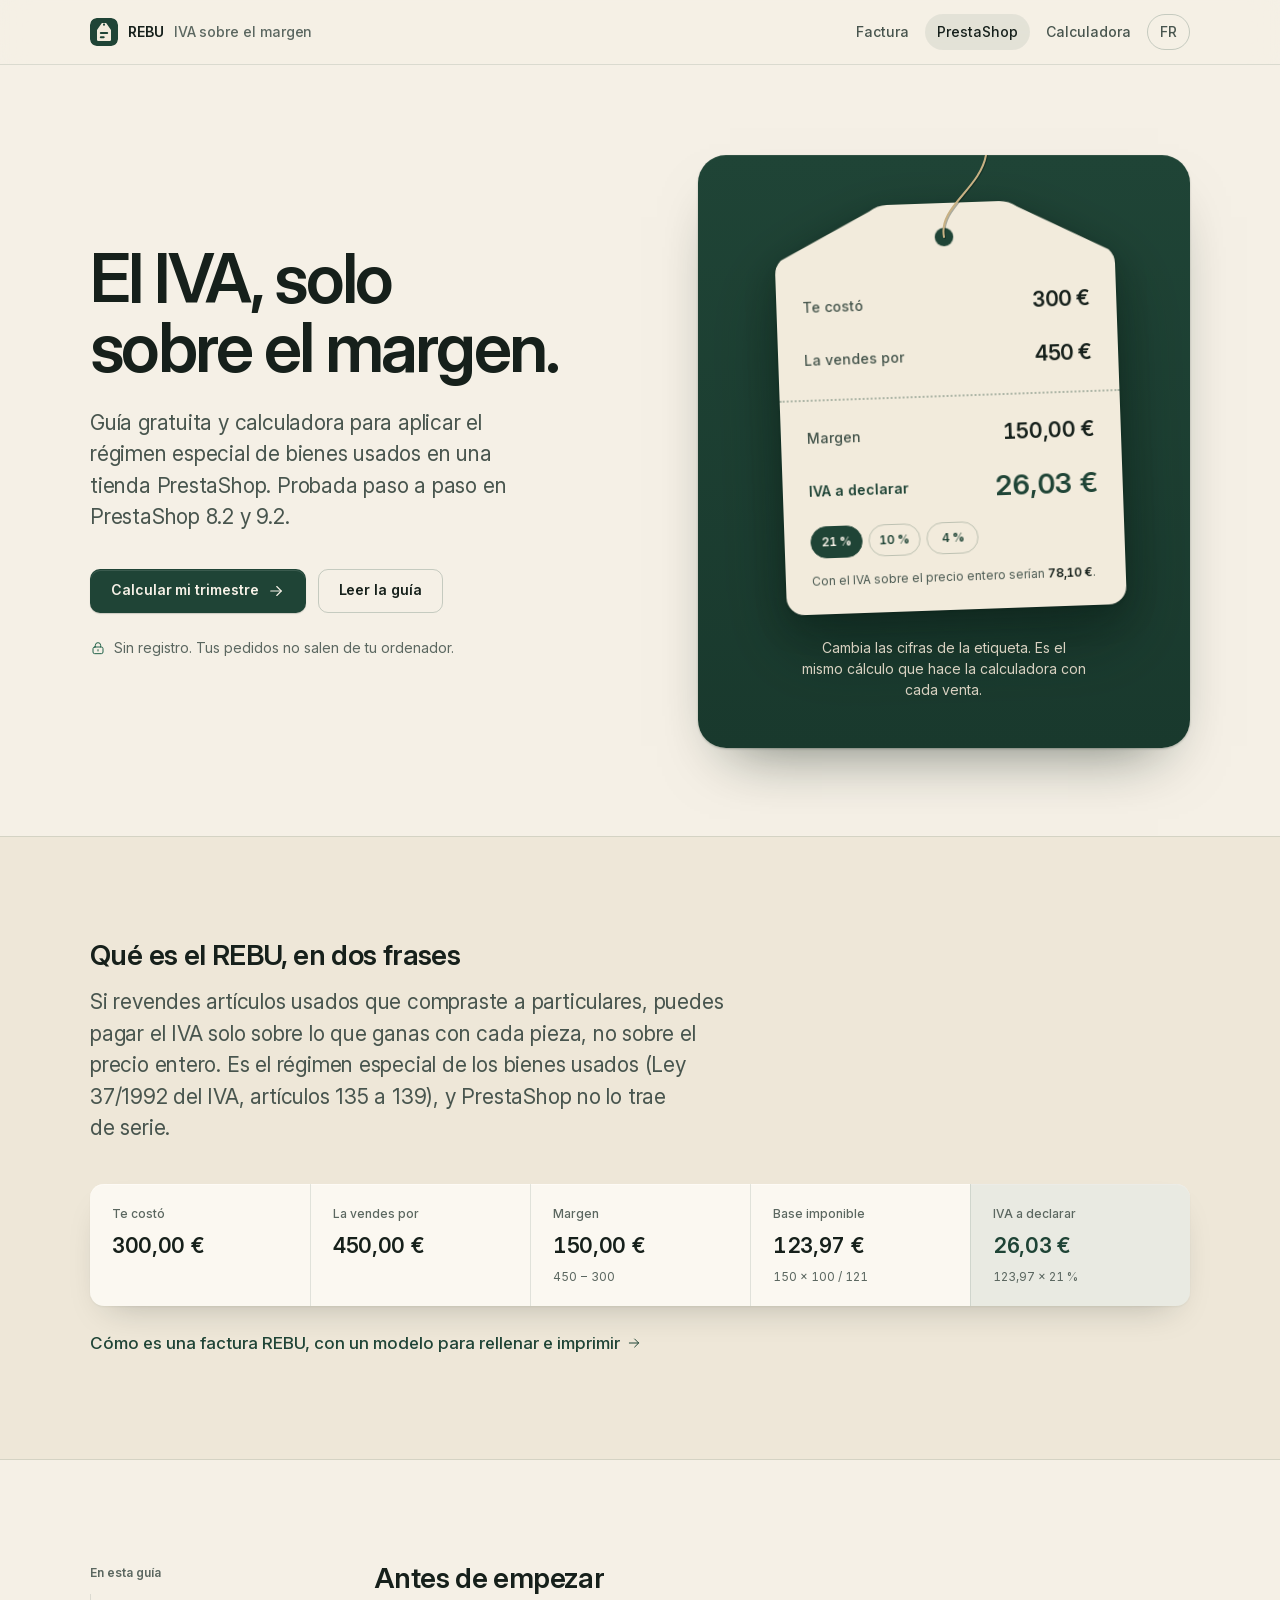
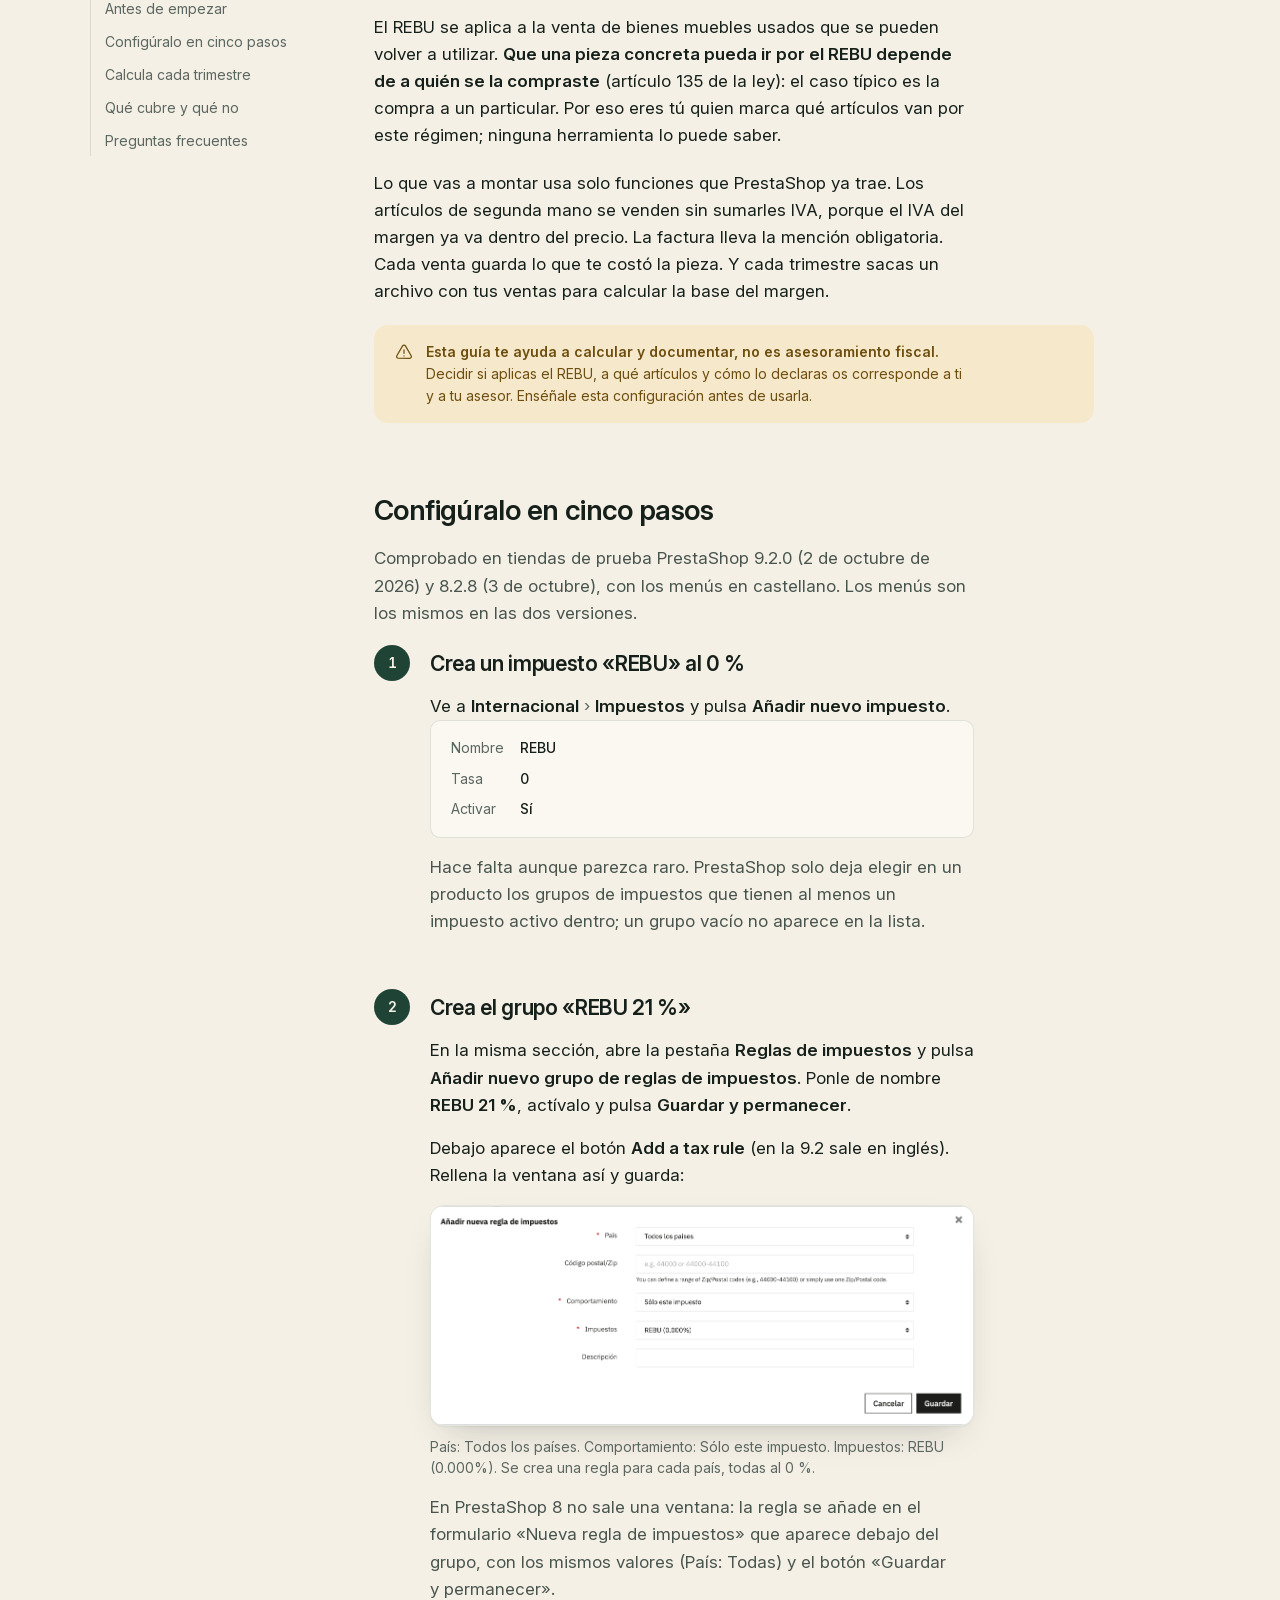
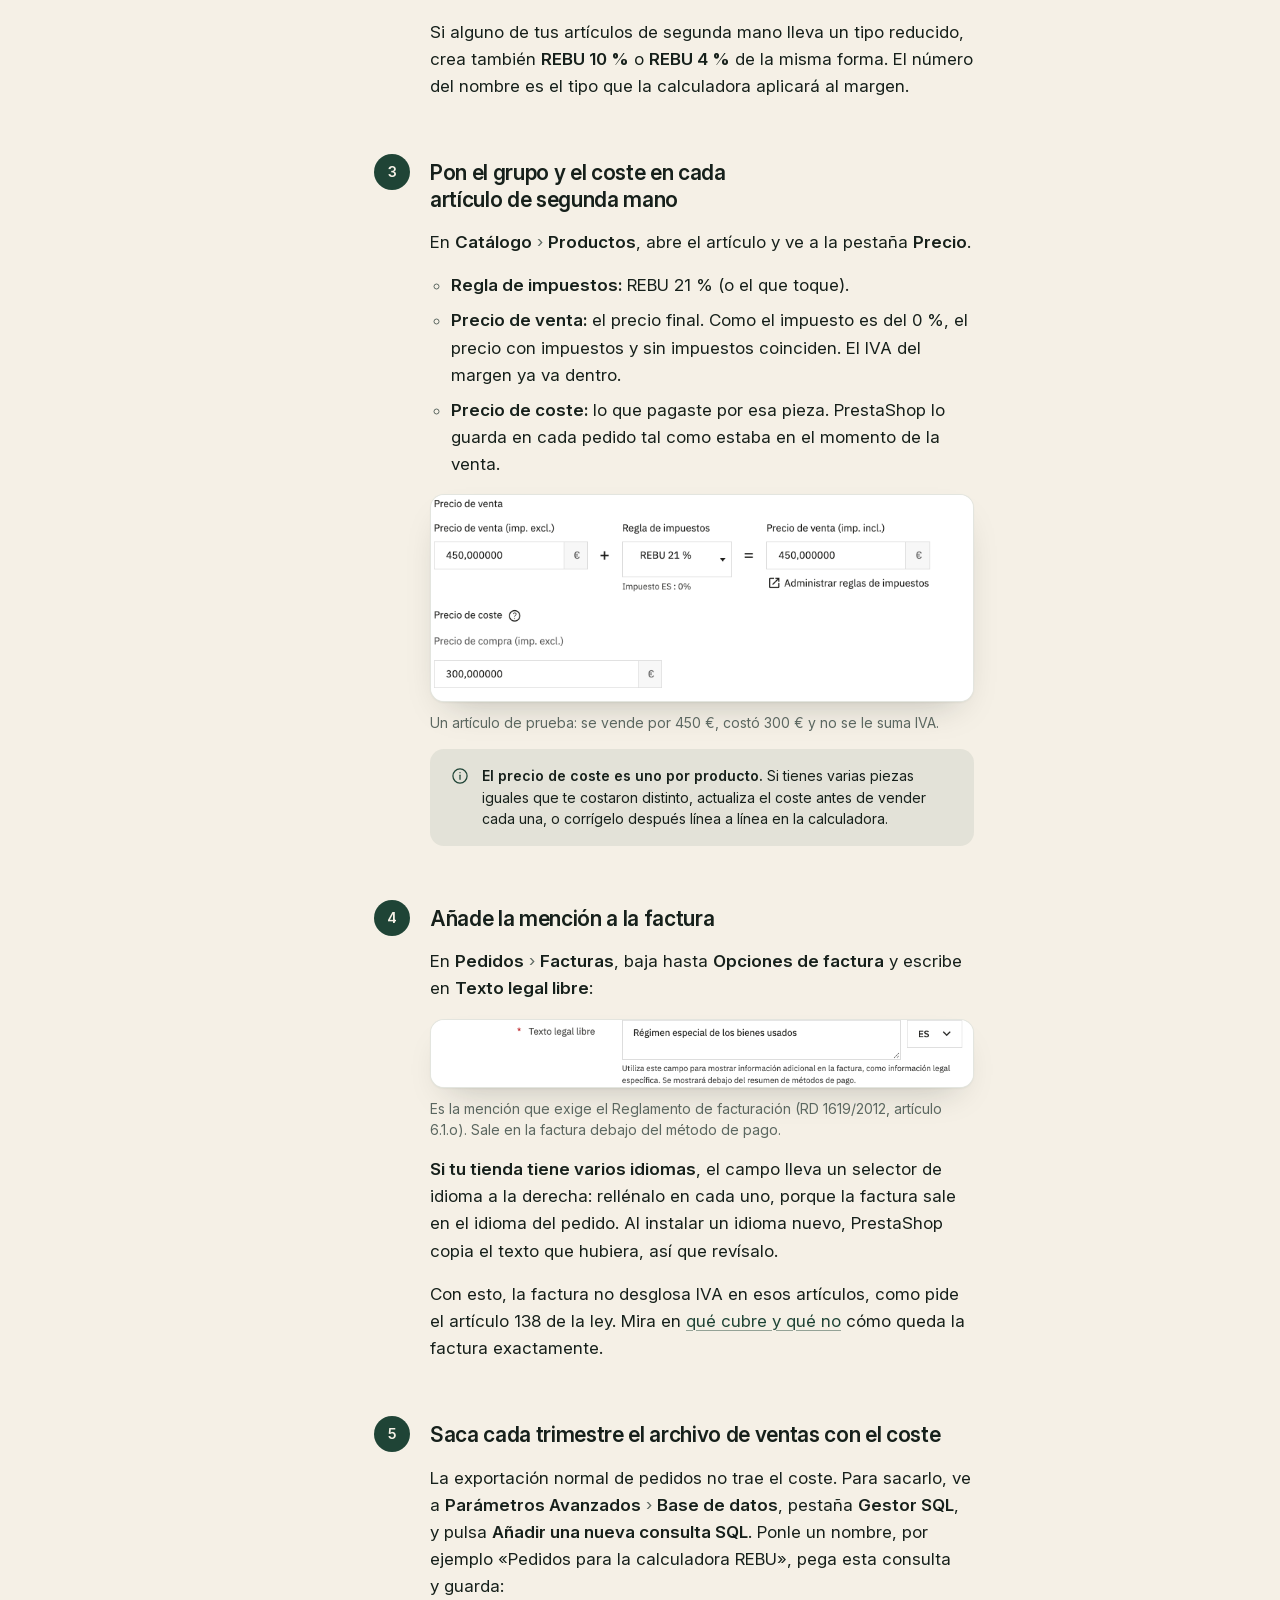
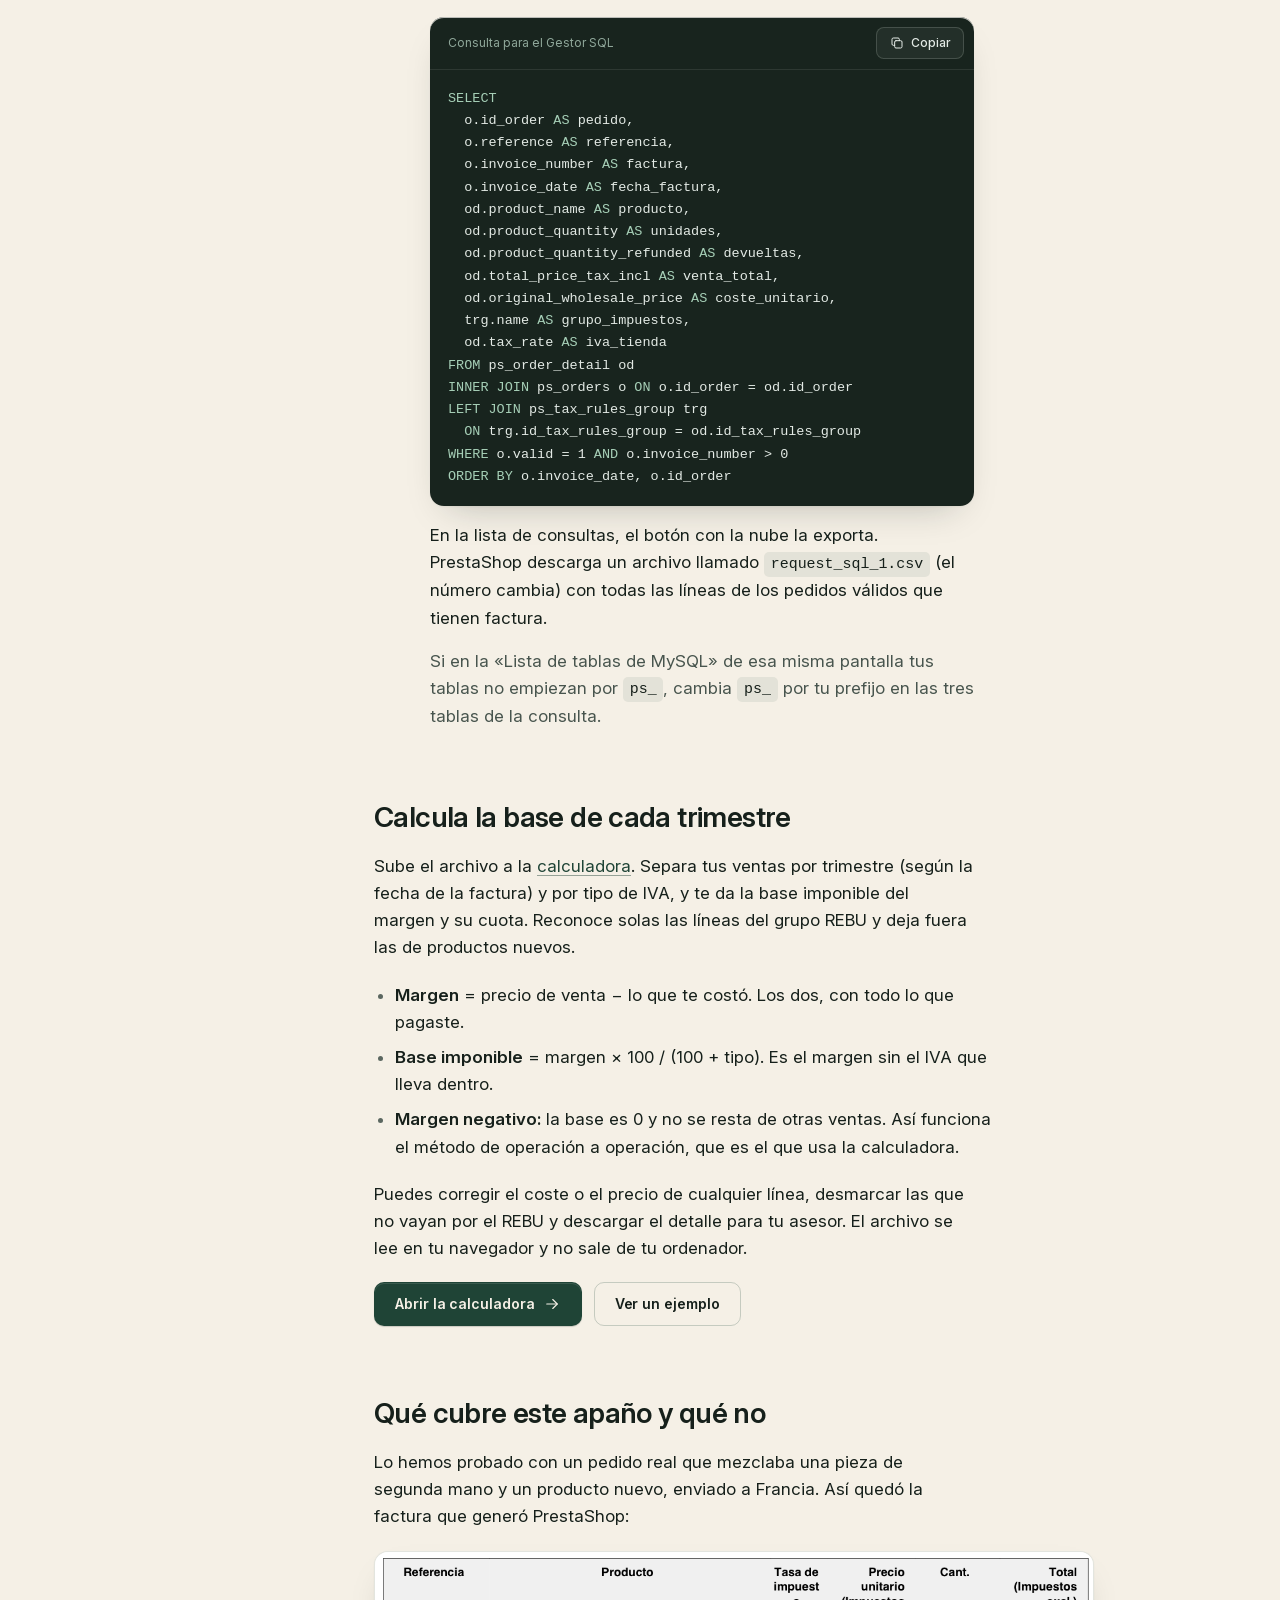
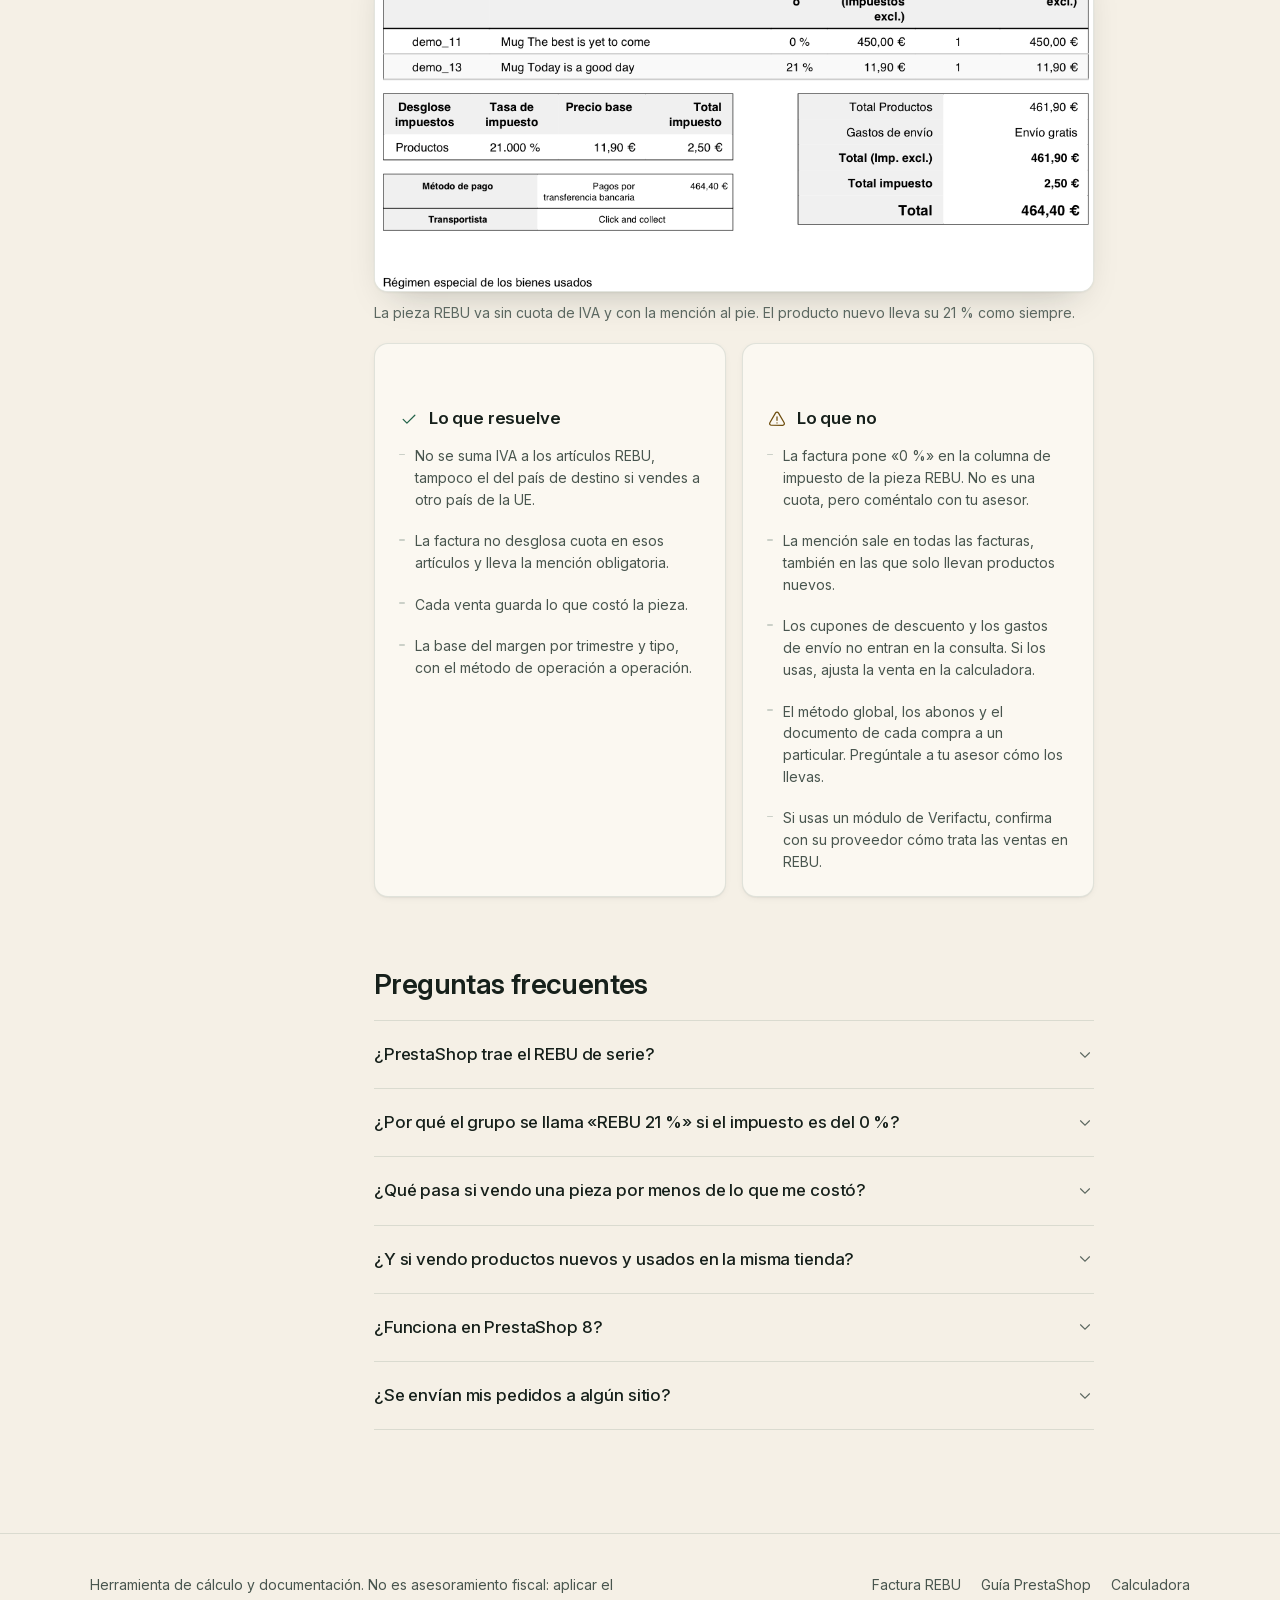
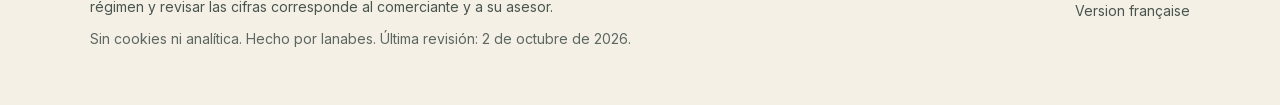
==== index.html @ bccb27d4 "Primera versión: guía, facturas y calculadora del REBU Guía para aplicar el régimen especial de bien" ====
<!doctype html>
<html lang="es">
<head>
<meta charset="utf-8">
<meta name="viewport" content="width=device-width, initial-scale=1, viewport-fit=cover">
<title>REBU en PrestaShop: cómo aplicar el IVA sobre el margen, paso a paso</title>
<meta name="description" content="Guía gratuita, probada en PrestaShop 9.2, para aplicar el régimen especial de bienes usados: impuesto al 0 %, mención en la factura, coste de cada venta y calculadora de la base para el modelo 303.">
<link rel="canonical" href="https://lanabes.github.io/rebu-prestashop/">
<link rel="alternate" hreflang="es" href="https://lanabes.github.io/rebu-prestashop/">
<link rel="alternate" hreflang="fr" href="https://lanabes.github.io/rebu-prestashop/fr/">
<link rel="alternate" hreflang="x-default" href="https://lanabes.github.io/rebu-prestashop/">
<meta name="theme-color" content="#F5F0E6" media="(prefers-color-scheme: light)">
<meta name="theme-color" content="#0F1512" media="(prefers-color-scheme: dark)">
<meta property="og:type" content="article">
<meta property="og:locale" content="es_ES">
<meta property="og:site_name" content="REBU para PrestaShop">
<meta property="og:title" content="REBU en PrestaShop: el IVA, solo sobre el margen">
<meta property="og:description" content="Guía paso a paso y calculadora gratuita para tiendas de segunda mano con PrestaShop.">
<meta property="og:url" content="https://lanabes.github.io/rebu-prestashop/">
<meta property="og:image" content="https://lanabes.github.io/rebu-prestashop/img/og.png">
<meta property="og:image:width" content="1200">
<meta property="og:image:height" content="630">
<meta name="twitter:card" content="summary_large_image">
<link rel="icon" href="favicon.svg" type="image/svg+xml">
<link rel="preload" href="assets/fonts/inter-latin.woff2" as="font" type="font/woff2" crossorigin>
<link rel="stylesheet" href="assets/site.css">
<script type="application/ld+json">
{
  "@context": "https://schema.org",
  "@graph": [
    {
      "@type": "TechArticle",
      "headline": "REBU en PrestaShop: cómo aplicar el IVA sobre el margen, paso a paso",
      "inLanguage": "es",
      "url": "https://lanabes.github.io/rebu-prestashop/",
      "datePublished": "2026-10-02",
      "dateModified": "2026-10-02",
      "author": { "@type": "Organization", "name": "lanabes" },
      "about": ["Régimen especial de bienes usados", "PrestaShop", "IVA"],
      "proficiencyLevel": "Beginner"
    },
    {
      "@type": "FAQPage",
      "mainEntity": [
        { "@type": "Question", "name": "¿PrestaShop trae el REBU de serie?", "acceptedAnswer": { "@type": "Answer", "text": "No. PrestaShop solo calcula el IVA sobre el precio. La petición para que lo incluya, la issue 24231 de su repositorio, sigue abierta desde 2021. Esta guía lo resuelve con funciones que PrestaShop ya trae." } },
        { "@type": "Question", "name": "¿Por qué el grupo se llama «REBU 21 %» si el impuesto es del 0 %?", "acceptedAnswer": { "@type": "Answer", "text": "El 0 % es lo que PrestaShop suma al precio: nada, porque el IVA del margen ya va dentro. El 21 % es el tipo que aplicarás al margen en tu declaración. La calculadora lee ese número del nombre del grupo." } },
        { "@type": "Question", "name": "¿Qué pasa si vendo una pieza por menos de lo que me costó?", "acceptedAnswer": { "@type": "Answer", "text": "En el método de operación a operación, el margen negativo da una base de 0 y no se compensa con otras ventas. La calculadora lo aplica así y te lo señala." } },
        { "@type": "Question", "name": "¿Funciona en PrestaShop 8?", "acceptedAnswer": { "@type": "Answer", "text": "Sí. La guía está comprobada en PrestaShop 8.2.8 y 9.2.0, con pedidos y facturas reales. Los menús son los mismos; la única diferencia es que en la 8 la regla de impuestos se añade en un formulario debajo del grupo, no en una ventana." } },
        { "@type": "Question", "name": "¿Se envían mis pedidos a algún sitio?", "acceptedAnswer": { "@type": "Answer", "text": "No. La calculadora lee el archivo en tu navegador y hace las cuentas allí mismo. No se envía ni se guarda en ningún servidor." } }
      ]
    }
  ]
}
</script>
</head>
<body>
<a class="skip" href="#contenido">Saltar al contenido</a>

<header class="top">
  <div class="wrap">
    <a class="brand" href="./" aria-label="REBU, IVA sobre el margen: inicio">
      <svg viewBox="0 0 1000 1000" aria-hidden="true"><rect width="1000" height="1000" rx="220" fill="#1F4436"/><path d="M439 175h122q14 0 22 11.5l155.5 222.1Q750 425 750 445v335q0 45-45 45H295q-45 0-45-45V445q0-20 11.5-36.4L417 186.5q8-11.5 22-11.5Z" fill="#F2EBDC"/><circle cx="500" cy="237.5" r="37.5" fill="#1F4436"/><rect x="350" y="500" width="300" height="75" rx="37.5" fill="#1F4436"/><rect x="350" y="650" width="175" height="75" rx="37.5" fill="#1F4436"/></svg>
      REBU <span>IVA sobre el margen</span>
    </a>
    <nav class="nav" aria-label="Principal">
      <a href="./factura-rebu/">Factura</a>
      <a href="#guia" class="hide-sm" aria-current="page">PrestaShop</a>
      <a href="./calculadora/">Calculadora</a>
      <a href="fr/" class="lang" hreflang="fr" lang="fr" aria-label="Version française">FR</a>
    </nav>
  </div>
</header>

<main id="contenido">

<section class="hero">
  <div class="wrap">
    <div>
      <h1>El IVA, solo sobre el margen.</h1>
      <p class="lead">Guía gratuita y calculadora para aplicar el régimen especial de bienes usados en una tienda PrestaShop. Probada paso a paso en PrestaShop 8.2 y 9.2.</p>
      <div class="ctas">
        <a class="btn" href="calculadora/">Calcular mi trimestre <svg class="i" aria-hidden="true"><use href="assets/icons.svg#arrow-right"/></svg></a>
        <a class="btn btn-ghost" href="#guia">Leer la guía</a>
      </div>
      <p class="assure"><svg class="i" aria-hidden="true"><use href="assets/icons.svg#lock"/></svg> Sin registro. Tus pedidos no salen de tu ordenador.</p>
    </div>

    <div class="stage">
      <svg class="string" viewBox="0 0 160 124" fill="none" aria-hidden="true"><path class="twine-shadow" d="M123 1C117 35 75 53 81 83" stroke-width="2" stroke-linecap="round"/><path class="twine" d="M122 0C116 34 74 52 80 82" stroke-width="2" stroke-linecap="round"/></svg>
      <div class="tag" id="tag">
        <svg class="tag-cap" viewBox="0 0 340 74" preserveAspectRatio="none" aria-hidden="true"><path d="M0 74V66q0-8 6-14L96 6q8-6 18-6h112q10 0 18 6l90 46q6 6 6 14v8Z"/><circle class="hole" cx="170" cy="34" r="9"/></svg>
        <div class="tag-body">
          <h2 class="sr-only">Prueba el cálculo con una pieza</h2>
          <div class="tag-row"><label for="t-buy">Te costó</label><span class="tag-input"><input id="t-buy" inputmode="decimal" autocomplete="off" value="300" aria-describedby="t-note"><span aria-hidden="true">€</span></span></div>
          <div class="tag-row"><label for="t-sell">La vendes por</label><span class="tag-input"><input id="t-sell" inputmode="decimal" autocomplete="off" value="450" aria-describedby="t-note"><span aria-hidden="true">€</span></span></div>
          <div class="tag-perf" aria-hidden="true"></div>
          <div class="tag-row"><span class="k">Margen</span><span class="v" id="t-margin">150,00 €</span></div>
          <div class="tag-row tag-total" aria-live="polite"><span class="k">IVA a declarar</span><span class="v" id="t-quota">26,03 €</span></div>
          <div class="tag-rates" role="group" aria-label="Tipo de IVA del artículo">
            <button type="button" data-rate="21" aria-pressed="true">21 %</button>
            <button type="button" data-rate="10" aria-pressed="false">10 %</button>
            <button type="button" data-rate="4" aria-pressed="false">4 %</button>
          </div>
          <p class="tag-note" id="t-note">Con el IVA sobre el precio entero serían <strong id="t-full">78,10 €</strong>.</p>
        </div>
      </div>
      <p class="stage-caption">Cambia las cifras de la etiqueta. Es el mismo cálculo que hace la calculadora con cada venta.</p>
    </div>
  </div>
</section>

<section class="section band" id="que-es" aria-labelledby="que-es-t">
  <div class="wrap">
    <div class="section-head">
      <h2 id="que-es-t">Qué es el REBU, en dos frases</h2>
      <p>Si revendes artículos usados que compraste a particulares, puedes pagar el IVA solo sobre lo que ganas con cada pieza, no sobre el precio entero. Es el régimen especial de los bienes usados (Ley 37/1992 del IVA, artículos 135 a 139), y PrestaShop no lo trae de serie.</p>
    </div>
    <dl class="example" aria-label="Ejemplo con una pieza al 21 %">
      <div><dt>Te costó</dt><dd>300,00 €</dd></div>
      <div><dt>La vendes por</dt><dd>450,00 €</dd></div>
      <div><dt>Margen</dt><dd>150,00 €<span class="op">450 − 300</span></dd></div>
      <div><dt>Base imponible</dt><dd>123,97 €<span class="op">150 × 100 / 121</span></dd></div>
      <div class="hl"><dt>IVA a declarar</dt><dd>26,03 €<span class="op">123,97 × 21 %</span></dd></div>
    </dl>
    <p class="section-link"><a href="factura-rebu/">Cómo es una factura REBU, con un modelo para rellenar e imprimir <svg class="i i-sm" aria-hidden="true"><use href="assets/icons.svg#arrow-right"/></svg></a></p>
  </div>
</section>

<section class="section" id="guia" aria-label="Guía">
  <div class="wrap guide">
    <nav class="toc" aria-label="En esta guía">
      <p>En esta guía</p>
      <ol>
        <li><a href="#antes">Antes de empezar</a></li>
        <li><a href="#pasos">Configúralo en cinco pasos</a></li>
        <li><a href="#calcular">Calcula cada trimestre</a></li>
        <li><a href="#alcance">Qué cubre y qué no</a></li>
        <li><a href="#preguntas">Preguntas frecuentes</a></li>
      </ol>
    </nav>

    <article class="prose">
      <h2 id="antes">Antes de empezar</h2>
      <p>El REBU se aplica a la venta de bienes muebles usados que se pueden volver a utilizar. <strong>Que una pieza concreta pueda ir por el REBU depende de a quién se la compraste</strong> (artículo 135 de la ley): el caso típico es la compra a un particular. Por eso eres tú quien marca qué artículos van por este régimen; ninguna herramienta lo puede saber.</p>
      <p>Lo que vas a montar usa solo funciones que PrestaShop ya trae. Los artículos de segunda mano se venden sin sumarles IVA, porque el IVA del margen ya va dentro del precio. La factura lleva la mención obligatoria. Cada venta guarda lo que te costó la pieza. Y cada trimestre sacas un archivo con tus ventas para calcular la base del margen.</p>
      <div class="note warn" role="note">
        <svg class="i" aria-hidden="true"><use href="assets/icons.svg#alert"/></svg>
        <div><p><strong>Esta guía te ayuda a calcular y documentar, no es asesoramiento fiscal.</strong> Decidir si aplicas el REBU, a qué artículos y cómo lo declaras os corresponde a ti y a tu asesor. Enséñale esta configuración antes de usarla.</p></div>
      </div>

      <h2 id="pasos">Configúralo en cinco pasos</h2>
      <p class="muted">Comprobado en tiendas de prueba PrestaShop 9.2.0 (2 de octubre de 2026) y 8.2.8 (3 de octubre), con los menús en castellano. Los menús son los mismos en las dos versiones.</p>

      <ol class="steps">
        <li class="step" id="paso-1">
          <h3>Crea un impuesto «REBU» al 0 %</h3>
          <p>Ve a <span class="path">Internacional<span class="sep">›</span>Impuestos</span> y pulsa <strong>Añadir nuevo impuesto</strong>.</p>
          <dl class="fields">
            <dt>Nombre</dt><dd>REBU</dd>
            <dt>Tasa</dt><dd>0</dd>
            <dt>Activar</dt><dd>Sí</dd>
          </dl>
          <p class="muted">Hace falta aunque parezca raro. PrestaShop solo deja elegir en un producto los grupos de impuestos que tienen al menos un impuesto activo dentro; un grupo vacío no aparece en la lista.</p>
        </li>

        <li class="step" id="paso-2">
          <h3>Crea el grupo «REBU 21 %»</h3>
          <p>En la misma sección, abre la pestaña <strong>Reglas de impuestos</strong> y pulsa <strong>Añadir nuevo grupo de reglas de impuestos</strong>. Ponle de nombre <strong>REBU 21 %</strong>, actívalo y pulsa <strong>Guardar y permanecer</strong>.</p>
          <p>Debajo aparece el botón <strong>Add a tax rule</strong> (en la 9.2 sale en inglés). Rellena la ventana así y guarda:</p>
          <figure>
            <div class="shot"><img src="img/ps-regla-rebu.png" width="2278" height="920" alt="Ventana «Añadir nueva regla de impuestos» de PrestaShop con País: Todos los países, Comportamiento: Sólo este impuesto e Impuestos: REBU (0.000%)." loading="lazy" decoding="async"></div>
            <figcaption>País: Todos los países. Comportamiento: Sólo este impuesto. Impuestos: REBU (0.000%). Se crea una regla para cada país, todas al 0 %.</figcaption>
          </figure>
          <p class="muted">En PrestaShop 8 no sale una ventana: la regla se añade en el formulario «Nueva regla de impuestos» que aparece debajo del grupo, con los mismos valores (País: Todas) y el botón «Guardar y permanecer».</p>
          <p>Si alguno de tus artículos de segunda mano lleva un tipo reducido, crea también <strong>REBU 10 %</strong> o <strong>REBU 4 %</strong> de la misma forma. El número del nombre es el tipo que la calculadora aplicará al margen.</p>
        </li>

        <li class="step" id="paso-3">
          <h3>Pon el grupo y el coste en cada artículo de segunda mano</h3>
          <p>En <span class="path">Catálogo<span class="sep">›</span>Productos</span>, abre el artículo y ve a la pestaña <strong>Precio</strong>.</p>
          <ul>
            <li><strong>Regla de impuestos:</strong> REBU 21 % (o el que toque).</li>
            <li><strong>Precio de venta:</strong> el precio final. Como el impuesto es del 0 %, el precio con impuestos y sin impuestos coinciden. El IVA del margen ya va dentro.</li>
            <li><strong>Precio de coste:</strong> lo que pagaste por esa pieza. PrestaShop lo guarda en cada pedido tal como estaba en el momento de la venta.</li>
          </ul>
          <figure>
            <div class="shot"><img src="img/ps-producto-precio.png" width="1520" height="576" alt="Pestaña Precio de un producto en PrestaShop 9.2: precio de venta 450, regla de impuestos REBU 21 % con impuesto 0 %, y precio de coste 300." loading="lazy" decoding="async"></div>
            <figcaption>Un artículo de prueba: se vende por 450 €, costó 300 € y no se le suma IVA.</figcaption>
          </figure>
          <div class="note" role="note">
            <svg class="i" aria-hidden="true"><use href="assets/icons.svg#info"/></svg>
            <div><p><strong>El precio de coste es uno por producto.</strong> Si tienes varias piezas iguales que te costaron distinto, actualiza el coste antes de vender cada una, o corrígelo después línea a línea en la calculadora.</p></div>
          </div>
        </li>

        <li class="step" id="paso-4">
          <h3>Añade la mención a la factura</h3>
          <p>En <span class="path">Pedidos<span class="sep">›</span>Facturas</span>, baja hasta <strong>Opciones de factura</strong> y escribe en <strong>Texto legal libre</strong>:</p>
          <figure>
            <div class="shot"><img src="img/ps-texto-legal.png" width="1622" height="202" alt="Campo «Texto legal libre» de PrestaShop con el texto «Régimen especial de los bienes usados»." loading="lazy" decoding="async"></div>
            <figcaption>Es la mención que exige el Reglamento de facturación (RD 1619/2012, artículo 6.1.o). Sale en la factura debajo del método de pago.</figcaption>
          </figure>
          <p><strong>Si tu tienda tiene varios idiomas</strong>, el campo lleva un selector de idioma a la derecha: rellénalo en cada uno, porque la factura sale en el idioma del pedido. Al instalar un idioma nuevo, PrestaShop copia el texto que hubiera, así que revísalo.</p>
          <p>Con esto, la factura no desglosa IVA en esos artículos, como pide el artículo 138 de la ley. Mira en <a href="#alcance">qué cubre y qué no</a> cómo queda la factura exactamente.</p>
        </li>

        <li class="step" id="paso-5">
          <h3>Saca cada trimestre el archivo de ventas con el coste</h3>
          <p>La exportación normal de pedidos no trae el coste. Para sacarlo, ve a <span class="path">Parámetros Avanzados<span class="sep">›</span>Base de datos</span>, pestaña <strong>Gestor SQL</strong>, y pulsa <strong>Añadir una nueva consulta SQL</strong>. Ponle un nombre, por ejemplo «Pedidos para la calculadora REBU», pega esta consulta y guarda:</p>
          <div class="code">
            <div class="code-head"><span>Consulta para el Gestor SQL</span><button type="button" class="copy" data-copy="sql" aria-label="Copiar la consulta"><svg class="i idle" aria-hidden="true"><use href="assets/icons.svg#copy"/></svg><svg class="i ok" aria-hidden="true"><use href="assets/icons.svg#check"/></svg><span class="lbl">Copiar</span></button></div>
<pre id="sql"><code><span class="kw">SELECT</span>
  o.id_order <span class="kw">AS</span> pedido,
  o.reference <span class="kw">AS</span> referencia,
  o.invoice_number <span class="kw">AS</span> factura,
  o.invoice_date <span class="kw">AS</span> fecha_factura,
  od.product_name <span class="kw">AS</span> producto,
  od.product_quantity <span class="kw">AS</span> unidades,
  od.product_quantity_refunded <span class="kw">AS</span> devueltas,
  od.total_price_tax_incl <span class="kw">AS</span> venta_total,
  od.original_wholesale_price <span class="kw">AS</span> coste_unitario,
  trg.name <span class="kw">AS</span> grupo_impuestos,
  od.tax_rate <span class="kw">AS</span> iva_tienda
<span class="kw">FROM</span> ps_order_detail od
<span class="kw">INNER JOIN</span> ps_orders o <span class="kw">ON</span> o.id_order = od.id_order
<span class="kw">LEFT JOIN</span> ps_tax_rules_group trg
  <span class="kw">ON</span> trg.id_tax_rules_group = od.id_tax_rules_group
<span class="kw">WHERE</span> o.valid = 1 <span class="kw">AND</span> o.invoice_number &gt; 0
<span class="kw">ORDER BY</span> o.invoice_date, o.id_order</code></pre>
          </div>
          <p>En la lista de consultas, el botón con la nube la exporta. PrestaShop descarga un archivo llamado <code>request_sql_1.csv</code> (el número cambia) con todas las líneas de los pedidos válidos que tienen factura.</p>
          <p class="muted">Si en la «Lista de tablas de MySQL» de esa misma pantalla tus tablas no empiezan por <code>ps_</code>, cambia <code>ps_</code> por tu prefijo en las tres tablas de la consulta.</p>
        </li>
      </ol>

      <h2 id="calcular">Calcula la base de cada trimestre</h2>
      <p>Sube el archivo a la <a href="calculadora/">calculadora</a>. Separa tus ventas por trimestre (según la fecha de la factura) y por tipo de IVA, y te da la base imponible del margen y su cuota. Reconoce solas las líneas del grupo REBU y deja fuera las de productos nuevos.</p>
      <ul>
        <li><strong>Margen</strong> = precio de venta − lo que te costó. Los dos, con todo lo que pagaste.</li>
        <li><strong>Base imponible</strong> = margen × 100 / (100 + tipo). Es el margen sin el IVA que lleva dentro.</li>
        <li><strong>Margen negativo:</strong> la base es 0 y no se resta de otras ventas. Así funciona el método de operación a operación, que es el que usa la calculadora.</li>
      </ul>
      <p>Puedes corregir el coste o el precio de cualquier línea, desmarcar las que no vayan por el REBU y descargar el detalle para tu asesor. El archivo se lee en tu navegador y no sale de tu ordenador.</p>
      <p class="ctas-inline"><a class="btn" href="calculadora/">Abrir la calculadora <svg class="i" aria-hidden="true"><use href="assets/icons.svg#arrow-right"/></svg></a> <a class="btn btn-ghost" href="calculadora/#ejemplo">Ver un ejemplo</a></p>

      <h2 id="alcance">Qué cubre este apaño y qué no</h2>
      <p>Lo hemos probado con un pedido real que mezclaba una pieza de segunda mano y un producto nuevo, enviado a Francia. Así quedó la factura que generó PrestaShop:</p>
      <figure>
        <div class="shot"><img src="img/ps-factura.png" width="1100" height="520" alt="Factura de PrestaShop: la pieza REBU de 450 € con tasa de impuesto 0 % y el producto nuevo con 21 %; el desglose de impuestos solo recoge el 21 %; abajo, la mención «Régimen especial de los bienes usados»." loading="lazy" decoding="async"></div>
        <figcaption>La pieza REBU va sin cuota de IVA y con la mención al pie. El producto nuevo lleva su 21 % como siempre.</figcaption>
      </figure>
      <div class="scope">
        <div class="yes">
          <h3><svg class="i" aria-hidden="true"><use href="assets/icons.svg#check"/></svg>Lo que resuelve</h3>
          <ul>
            <li>No se suma IVA a los artículos REBU, tampoco el del país de destino si vendes a otro país de la UE.</li>
            <li>La factura no desglosa cuota en esos artículos y lleva la mención obligatoria.</li>
            <li>Cada venta guarda lo que costó la pieza.</li>
            <li>La base del margen por trimestre y tipo, con el método de operación a operación.</li>
          </ul>
        </div>
        <div class="no">
          <h3><svg class="i" aria-hidden="true"><use href="assets/icons.svg#alert"/></svg>Lo que no</h3>
          <ul>
            <li>La factura pone «0 %» en la columna de impuesto de la pieza REBU. No es una cuota, pero coméntalo con tu asesor.</li>
            <li>La mención sale en todas las facturas, también en las que solo llevan productos nuevos.</li>
            <li>Los cupones de descuento y los gastos de envío no entran en la consulta. Si los usas, ajusta la venta en la calculadora.</li>
            <li>El método global, los abonos y el documento de cada compra a un particular. Pregúntale a tu asesor cómo los llevas.</li>
            <li>Si usas un módulo de Verifactu, confirma con su proveedor cómo trata las ventas en REBU.</li>
          </ul>
        </div>
      </div>

      <h2 id="preguntas">Preguntas frecuentes</h2>
      <div class="faq">
        <details>
          <summary>¿PrestaShop trae el REBU de serie?<svg class="chev" viewBox="0 0 24 24" fill="none" stroke="currentColor" stroke-width="1.5" stroke-linecap="round" aria-hidden="true"><path d="m6 9 6 6 6-6"/></svg></summary>
          <div class="a"><p>No. PrestaShop solo calcula el IVA sobre el precio. La petición para que lo incluya, la <a href="https://github.com/PrestaShop/PrestaShop/issues/24231" rel="noopener">issue 24231</a> de su repositorio, sigue abierta desde 2021. Esta guía lo resuelve con funciones que PrestaShop ya trae.</p></div>
        </details>
        <details>
          <summary>¿Por qué el grupo se llama «REBU 21 %» si el impuesto es del 0 %?<svg class="chev" viewBox="0 0 24 24" fill="none" stroke="currentColor" stroke-width="1.5" stroke-linecap="round" aria-hidden="true"><path d="m6 9 6 6 6-6"/></svg></summary>
          <div class="a"><p>El 0 % es lo que PrestaShop suma al precio: nada, porque el IVA del margen ya va dentro. El 21 % es el tipo que aplicarás al margen en tu declaración. La calculadora lee ese número del nombre del grupo.</p></div>
        </details>
        <details>
          <summary>¿Qué pasa si vendo una pieza por menos de lo que me costó?<svg class="chev" viewBox="0 0 24 24" fill="none" stroke="currentColor" stroke-width="1.5" stroke-linecap="round" aria-hidden="true"><path d="m6 9 6 6 6-6"/></svg></summary>
          <div class="a"><p>En el método de operación a operación, el margen negativo da una base de 0 y no se compensa con otras ventas. La calculadora lo aplica así y te lo señala.</p></div>
        </details>
        <details>
          <summary>¿Y si vendo productos nuevos y usados en la misma tienda?<svg class="chev" viewBox="0 0 24 24" fill="none" stroke="currentColor" stroke-width="1.5" stroke-linecap="round" aria-hidden="true"><path d="m6 9 6 6 6-6"/></svg></summary>
          <div class="a"><p>Funciona: los nuevos siguen con su grupo de IVA normal y la calculadora los deja fuera. Lo único que no puedes evitar es que la mención salga en todas las facturas, porque el texto legal libre es el mismo para todas las facturas de un idioma.</p></div>
        </details>
        <details>
          <summary>¿Funciona en PrestaShop 8?<svg class="chev" viewBox="0 0 24 24" fill="none" stroke="currentColor" stroke-width="1.5" stroke-linecap="round" aria-hidden="true"><path d="m6 9 6 6 6-6"/></svg></summary>
          <div class="a"><p>Sí. La guía está comprobada en PrestaShop 8.2.8 y 9.2.0, con pedidos y facturas reales. Los menús son los mismos; la única diferencia es que en la 8 la regla de impuestos se añade en un formulario debajo del grupo, no en una ventana.</p></div>
        </details>
        <details>
          <summary>¿Se envían mis pedidos a algún sitio?<svg class="chev" viewBox="0 0 24 24" fill="none" stroke="currentColor" stroke-width="1.5" stroke-linecap="round" aria-hidden="true"><path d="m6 9 6 6 6-6"/></svg></summary>
          <div class="a"><p>No. La calculadora lee el archivo en tu navegador y hace las cuentas allí mismo. No se envía ni se guarda en ningún servidor. Esta web tampoco usa cookies ni herramientas de analítica.</p></div>
        </details>
      </div>
    </article>
  </div>
</section>

<section class="section" id="modulo" aria-labelledby="modulo-t" hidden>
  <div class="wrap">
    <div class="waitlist">
      <div>
        <h2 id="modulo-t">¿Te ahorraría trabajo que tu tienda lo hiciera sola?</h2>
        <p>Estamos midiendo si interesa una herramienta para tu tienda online, empezando por PrestaShop, que resuelva lo que este apaño no puede. Dinos con qué vendes y la haremos para la plataforma que más se pida.</p>
        <a class="btn" id="waitlist-link" href="#" rel="noopener">Avísame si sale <svg class="i" aria-hidden="true"><use href="assets/icons.svg#arrow-right"/></svg></a>
        <small>Solo es obligatorio el correo y con qué vendes: los usamos para avisarte una vez y los borramos si la herramienta no sale. El formulario es de Google Forms.</small>
      </div>
      <ul>
        <li><svg class="i" aria-hidden="true"><use href="assets/icons.svg#check"/></svg>Facturas sin la columna «0 %» en las piezas REBU.</li>
        <li><svg class="i" aria-hidden="true"><use href="assets/icons.svg#check"/></svg>La mención solo en las facturas que llevan artículos REBU.</li>
        <li><svg class="i" aria-hidden="true"><use href="assets/icons.svg#check"/></svg>El coste de cada pieza, aunque tengas varias iguales.</li>
        <li><svg class="i" aria-hidden="true"><use href="assets/icons.svg#check"/></svg>El libro registro y el informe del trimestre dentro de la tienda.</li>
      </ul>
    </div>
  </div>
</section>

</main>

<footer class="foot">
  <div class="wrap">
    <div>
      <p class="disclaimer">Herramienta de cálculo y documentación. No es asesoramiento fiscal: aplicar el régimen y revisar las cifras corresponde al comerciante y a su asesor.</p>
      <p>Sin cookies ni analítica. Hecho por lanabes. Última revisión: 2 de octubre de 2026.</p>
    </div>
    <nav aria-label="Pie">
      <a href="./factura-rebu/">Factura REBU</a>
      <a href="#guia">Guía PrestaShop</a>
      <a href="./calculadora/">Calculadora</a>
      <a href="fr/" hreflang="fr" lang="fr">Version française</a>
    </nav>
  </div>
</footer>

<div class="toast" role="status" aria-live="polite" id="toast"></div>

<script src="assets/config.js"></script>
<script type="module" src="assets/home.js"></script>
<script type="module" src="assets/waitlist.js"></script>
</body>
</html>
---- assets/site.css ----
/* ---------------------------------------------------------------------------
   REBU para PrestaShop · familia lanabes
   La paleta es la del icono de la familia: un cuadrado verde bosque con una
   etiqueta crema. Aquí la etiqueta es literal: la de precio de la segunda mano.
   Un solo acento (el verde). Ámbar y rojo existen solo para estados.
   --------------------------------------------------------------------------- */

/* Inter (SIL Open Font License 1.1, ver fonts/OFL.txt), servida desde la propia web:
   abrir la página no avisa a ningún tercero. Variable en peso (400-600) y tamaño óptico. */
@font-face {
  font-family: "Inter";
  font-style: normal;
  font-weight: 400 600;
  font-display: swap;
  src: url("fonts/inter-latin.woff2") format("woff2");
  unicode-range: U+0000-00FF, U+0131, U+0152-0153, U+02BB-02BC, U+02C6, U+02DA, U+02DC, U+0304, U+0308, U+0329, U+2000-206F, U+20AC, U+2122, U+2191, U+2193, U+2212, U+2215, U+FEFF, U+FFFD;
}
@font-face {
  font-family: "Inter";
  font-style: normal;
  font-weight: 400 600;
  font-display: swap;
  src: url("fonts/inter-latin-ext.woff2") format("woff2");
  unicode-range: U+0100-02BA, U+02BD-02C5, U+02C7-02CC, U+02CE-02D7, U+02DD-02FF, U+0304, U+0308, U+0329, U+1D00-1DBF, U+1E00-1E9F, U+1EF2-1EFF, U+2020, U+20A0-20AB, U+20AD-20C0, U+2113, U+2C60-2C7F, U+A720-A7FF;
}

:root {
  color-scheme: light;
  --bg:          #F5F0E6;
  --bg-sunk:     #EEE7D8;
  --surface:     #FBF8F1;
  --surface-2:   #FFFCF7;
  --tag:         #F2EBDC;
  --tag-edge:    #E2D7C0;
  --stage:       #1F4436;
  --stage-2:     #19392D;
  --accent:      #1F4436;
  --accent-hover:#2B5A48;
  --accent-fg:   #F6F1E7;
  --accent-soft: rgba(31, 68, 54, .08);
  --text:        #16201B;
  --text-2:      #48554E;
  --text-3:      #5B6760;
  --line:        rgba(31, 68, 54, .12);
  --line-2:      rgba(31, 68, 54, .22);
  --warn-bg:     #F6E9CB;
  --warn-ink:    #6E4E0F;
  --danger-bg:   #F5DED7;
  --danger-ink:  #8E2C1C;
  --ok-ink:      #23634A;
  --ring:        #1F4436;
  --code-bg:     #18241E;
  --code-ink:    #E3EAE5;
  --code-dim:    #8FA79A;
  --shadow-sm: 0 1px 1px rgba(22, 32, 27, .04), 0 2px 8px -3px rgba(22, 32, 27, .10);
  --shadow-md: 0 1px 2px rgba(22, 32, 27, .05), 0 16px 36px -18px rgba(22, 32, 27, .28), inset 0 1px 0 rgba(255, 253, 248, .7);
  --shadow-tag: 0 1px 2px rgba(8, 26, 19, .30), 0 10px 18px -8px rgba(8, 26, 19, .35), 0 38px 60px -28px rgba(4, 18, 12, .65);

  --fs-xs: .75rem;
  --fs-sm: .875rem;
  --fs-base: 1.0625rem;
  --fs-lg: 1.3125rem;
  --fs-xl: 1.75rem;
  --fs-display: clamp(2.5rem, 1.6rem + 3.6vw, 4.25rem);

  --r-sm: 6px;
  --r: 10px;
  --r-lg: 14px;
  --r-xl: 20px;

  --ease-out: cubic-bezier(.23, 1, .32, 1);
  --ease-expo: cubic-bezier(.16, 1, .3, 1);
  --ease-in-out: cubic-bezier(.77, 0, .175, 1);

  --wrap: 1180px;
  --gutter: clamp(16px, 4vw, 40px);
  --header-h: 64px;
}

@media (prefers-color-scheme: dark) {
  :root:not([data-theme="light"]) {
    color-scheme: dark;
    --bg:          #0F1512;
    --bg-sunk:     #0B100D;
    --surface:     #161E1A;
    --surface-2:   #1C2621;
    --tag:         #EAE2D0;
    --tag-edge:    #CFC3A8;
    --stage:       #1A3B2E;
    --stage-2:     #143025;
    --accent:      #A6CFB7;
    --accent-hover:#BFDDCB;
    --accent-fg:   #0F1512;
    --accent-soft: rgba(166, 207, 183, .10);
    --text:        #E6EAE6;
    --text-2:      #B3BFB8;
    --text-3:      #97A49D;
    --line:        rgba(166, 207, 183, .14);
    --line-2:      rgba(166, 207, 183, .26);
    --warn-bg:     #3A2F15;
    --warn-ink:    #EBCB8B;
    --danger-bg:   #3D1E17;
    --danger-ink:  #F0A898;
    --ok-ink:      #8FD0AE;
    --ring:        #A6CFB7;
    --code-bg:     #0A0F0C;
    --code-ink:    #DCE5DF;
    --code-dim:    #7F978A;
    --kpi-bg:      #23503F;
    --kpi-fg:      #F2EBDC;
    --shadow-sm: 0 1px 1px rgba(0, 0, 0, .30), 0 2px 8px -3px rgba(0, 0, 0, .45);
    --shadow-md: 0 1px 2px rgba(0, 0, 0, .35), 0 16px 36px -18px rgba(0, 0, 0, .7), inset 0 1px 0 rgba(230, 234, 230, .05);
    --shadow-tag: 0 1px 2px rgba(0, 0, 0, .45), 0 10px 18px -8px rgba(0, 0, 0, .55), 0 38px 60px -28px rgba(0, 0, 0, .85);
  }
}
:root[data-theme="dark"] {
  color-scheme: dark;
  --bg:          #0F1512;
  --bg-sunk:     #0B100D;
  --surface:     #161E1A;
  --surface-2:   #1C2621;
  --tag:         #EAE2D0;
  --tag-edge:    #CFC3A8;
  --stage:       #1A3B2E;
  --stage-2:     #143025;
  --accent:      #A6CFB7;
  --accent-hover:#BFDDCB;
  --accent-fg:   #0F1512;
  --accent-soft: rgba(166, 207, 183, .10);
  --text:        #E6EAE6;
  --text-2:      #B3BFB8;
  --text-3:      #97A49D;
  --line:        rgba(166, 207, 183, .14);
  --line-2:      rgba(166, 207, 183, .26);
  --warn-bg:     #3A2F15;
  --warn-ink:    #EBCB8B;
  --danger-bg:   #3D1E17;
  --danger-ink:  #F0A898;
  --ok-ink:      #8FD0AE;
  --ring:        #A6CFB7;
  --code-bg:     #0A0F0C;
  --code-ink:    #DCE5DF;
  --code-dim:    #7F978A;
  --kpi-bg:      #23503F;
  --kpi-fg:      #F2EBDC;
  --shadow-sm: 0 1px 1px rgba(0, 0, 0, .30), 0 2px 8px -3px rgba(0, 0, 0, .45);
  --shadow-md: 0 1px 2px rgba(0, 0, 0, .35), 0 16px 36px -18px rgba(0, 0, 0, .7), inset 0 1px 0 rgba(230, 234, 230, .05);
  --shadow-tag: 0 1px 2px rgba(0, 0, 0, .45), 0 10px 18px -8px rgba(0, 0, 0, .55), 0 38px 60px -28px rgba(0, 0, 0, .85);
}

/* ---------- base ---------- */

*, *::before, *::after { box-sizing: border-box; }

html {
  -webkit-text-size-adjust: 100%;
  text-size-adjust: 100%;
  scroll-padding-top: calc(var(--header-h) + 24px);
}
@media (prefers-reduced-motion: no-preference) {
  html { scroll-behavior: smooth; }
}

body {
  margin: 0;
  background: var(--bg);
  color: var(--text);
  font-family: "Inter", -apple-system, BlinkMacSystemFont, "Segoe UI Variable", "Segoe UI", system-ui, sans-serif;
  font-feature-settings: "cv11", "ss01", "ss03";
  font-optical-sizing: auto;
  font-size: var(--fs-base);
  line-height: 1.6;
  -webkit-font-smoothing: antialiased;
  -moz-osx-font-smoothing: grayscale;
  text-rendering: optimizeLegibility;
  overflow-x: clip;
}

img { max-width: 100%; height: auto; display: block; }
svg.i { width: 20px; height: 20px; flex: none; display: block; }
svg.i-sm { width: 16px; height: 16px; }

h1, h2, h3 { line-height: 1.1; margin: 0; font-weight: 600; color: var(--text); text-wrap: balance; }
h2 { font-size: var(--fs-xl); letter-spacing: -.022em; }
h3 { font-size: var(--fs-lg); letter-spacing: -.016em; line-height: 1.25; }
p { margin: 0; text-wrap: pretty; }
strong { font-weight: 600; }

a { color: var(--accent); text-decoration-thickness: 1px; text-underline-offset: 3px; text-decoration-color: color-mix(in srgb, var(--accent) 45%, transparent); transition: text-decoration-color 120ms ease, color 120ms ease; }
a:hover { text-decoration-color: currentColor; }

:focus-visible { outline: 2px solid var(--ring); outline-offset: 3px; border-radius: 4px; }
[tabindex="-1"]:focus { outline: none; }

.num { font-variant-numeric: tabular-nums; }

.wrap { width: 100%; max-width: var(--wrap); margin-inline: auto; padding-inline: var(--gutter); }

.skip {
  position: absolute; left: 12px; top: -48px; z-index: 50;
  background: var(--accent); color: var(--accent-fg);
  padding: 8px 14px; border-radius: var(--r); text-decoration: none; font-size: var(--fs-sm); font-weight: 500;
  transition: transform 160ms var(--ease-out);
}
.skip:focus-visible { transform: translateY(60px); }

.sr-only { position: absolute; width: 1px; height: 1px; padding: 0; margin: -1px; overflow: hidden; clip: rect(0 0 0 0); white-space: nowrap; border: 0; }

/* ---------- header ---------- */

.top {
  position: sticky; top: 0; z-index: 30;
  background: color-mix(in srgb, var(--bg) 82%, transparent);
  -webkit-backdrop-filter: saturate(1.4) blur(14px);
  backdrop-filter: saturate(1.4) blur(14px);
  border-bottom: 1px solid var(--line);
}
.top .wrap { display: flex; align-items: center; gap: 16px; min-height: var(--header-h); }
.brand { display: inline-flex; align-items: center; gap: 10px; margin-right: auto; color: var(--text); text-decoration: none; font-weight: 600; font-size: var(--fs-sm); letter-spacing: -.005em; border-radius: var(--r-sm); }
.brand svg { width: 28px; height: 28px; border-radius: 7px; flex: none; }
.brand span { color: var(--text-3); font-weight: 500; }
.nav { display: flex; align-items: center; gap: 4px; }
.nav a {
  display: inline-flex; align-items: center; min-height: 36px; padding: 0 12px; border-radius: 999px;
  color: var(--text-2); text-decoration: none; font-size: var(--fs-sm); font-weight: 500;
  transition: background-color 120ms ease, color 120ms ease;
}
.nav a:hover { background: var(--accent-soft); color: var(--text); }
.nav a:active { transform: scale(.97); transition: transform 60ms var(--ease-out); }
.nav a[aria-current="page"] { color: var(--text); background: var(--accent-soft); }
.nav .lang { border: 1px solid var(--line-2); }
@media (max-width: 560px) {
  .brand span { display: none; }
  .nav a { padding: 0 10px; }
}
@media (max-width: 380px) {
  .nav .hide-xs { display: none; }
  .brand { font-size: 0; gap: 0; }
  .nav a { padding: 0 9px; }
}
@media (max-width: 640px) {
  .nav .hide-sm { display: none; }
}

/* ---------- buttons ---------- */

.btn {
  --btn-bg: var(--accent); --btn-fg: var(--accent-fg);
  display: inline-flex; align-items: center; justify-content: center; gap: 8px;
  min-height: 44px; padding: 0 20px; border-radius: var(--r);
  background: var(--btn-bg); color: var(--btn-fg);
  border: 1px solid transparent;
  font: inherit; font-size: var(--fs-sm); font-weight: 600; letter-spacing: -.005em;
  text-decoration: none; cursor: pointer; white-space: nowrap;
  box-shadow: 0 1px 1px rgba(10, 30, 22, .18), inset 0 1px 0 rgba(255, 255, 255, .12);
  transition: background-color 120ms ease, border-color 120ms ease, color 120ms ease, transform 160ms var(--ease-out);
}
.btn:hover { background: var(--accent-hover); }
.btn:active { transform: scale(.97); transition: transform 60ms var(--ease-out); }
.btn:disabled, .btn[aria-disabled="true"] { opacity: .45; cursor: not-allowed; transform: none; }
.btn .i { width: 18px; height: 18px; }
.btn-ghost {
  --btn-bg: transparent; --btn-fg: var(--text);
  border-color: var(--line-2); box-shadow: none;
}
.btn-ghost:hover { background: var(--accent-soft); border-color: var(--line-2); }
.btn-quiet {
  --btn-bg: transparent; --btn-fg: var(--accent);
  box-shadow: none; padding: 0 12px; min-height: 40px;
}
.btn-quiet:hover { background: var(--accent-soft); }
.btn-sm { min-height: 36px; padding: 0 14px; font-size: var(--fs-sm); }

/* ---------- hero ---------- */

.hero { padding-block: clamp(40px, 7vw, 96px) clamp(48px, 7vw, 88px); }
.hero .wrap { display: grid; grid-template-columns: minmax(0, 1.05fr) minmax(0, .95fr); gap: clamp(32px, 5vw, 72px); align-items: center; }
.hero h1 { font-size: var(--fs-display); letter-spacing: -.04em; line-height: 1.02; max-width: 11ch; }
.hero .lead { margin-top: 24px; font-size: var(--fs-lg); line-height: 1.5; color: var(--text-2); max-width: 34ch; letter-spacing: -.01em; }
.hero .ctas { display: flex; flex-wrap: wrap; gap: 12px; margin-top: 36px; }
.hero .assure { display: flex; align-items: center; gap: 8px; margin-top: 24px; font-size: var(--fs-sm); color: var(--text-3); }
.hero .assure .i { width: 16px; height: 16px; color: var(--ok-ink); }
@media (max-width: 900px) {
  .hero .wrap { grid-template-columns: minmax(0, 1fr); }
  .hero h1 { max-width: 13ch; }
}

/* the stage: the family icon, made real. A green square with a cream tag hanging */
.stage {
  position: relative;
  border-radius: 28px;
  background: linear-gradient(180deg, var(--stage), var(--stage-2));
  box-shadow: 0 1px 2px rgba(8, 26, 19, .25), 0 30px 60px -32px rgba(8, 26, 19, .6), inset 0 1px 0 rgba(242, 235, 220, .08);
  padding: 88px clamp(20px, 5vw, 56px) clamp(32px, 5vw, 48px);
  min-height: 520px;
  display: grid; place-items: start center;
  isolation: isolate;
  overflow: hidden;
}
.stage .string {
  position: absolute; left: 50%; top: 0; width: 160px; height: 124px; margin-left: -80px;
  z-index: 2; pointer-events: none;
}
.stage .string .twine { stroke: #C8B184; }
.stage .string .twine-shadow { stroke: rgba(6, 22, 15, .30); }

.tag {
  position: relative; z-index: 1;
  width: min(100%, 340px);
  margin-top: -40px;
  transform-origin: 50% 34px;
  transform: rotate(-2deg);
  filter: drop-shadow(0 1px 1px rgba(8, 26, 19, .30)) drop-shadow(0 10px 14px rgba(8, 26, 19, .28)) drop-shadow(0 30px 34px rgba(4, 18, 12, .38));
}
.tag-cap { display: block; width: 100%; height: 74px; margin-bottom: -1px; }
.tag-cap path { fill: var(--tag); }
.tag-cap .hole { fill: var(--stage); stroke: rgba(31, 68, 54, .35); stroke-width: 1.5; }
.tag-body {
  position: relative;
  background: var(--tag);
  color: #1B2A22;
  border-radius: 0 0 18px 18px;
  padding: 0 26px 24px;
}
.tag-row { display: grid; grid-template-columns: 1fr auto; align-items: center; gap: 12px; padding-block: 8px; }
.tag-row label, .tag-row .k { font-size: var(--fs-sm); color: #44544B; font-weight: 500; }
.tag-input {
  display: inline-flex; align-items: baseline; gap: 4px;
  border-radius: var(--r-sm);
  padding: 2px 8px; margin-right: -8px;
  transition: background-color 120ms ease, box-shadow 120ms ease;
}
.tag-input:hover { background: rgba(31, 68, 54, .07); }
.tag-input:focus-within { background: #FFFCF6; box-shadow: 0 0 0 2px #1F4436; }
.tag-input input {
  width: 6.5ch; border: 0; background: transparent; padding: 0; margin: 0;
  font: inherit; font-size: var(--fs-lg); font-weight: 600; letter-spacing: -.015em; color: #16201B;
  text-align: right; font-variant-numeric: tabular-nums;
  -moz-appearance: textfield; appearance: textfield;
}
.tag-input input:focus { outline: none; }
.tag-input input::-webkit-outer-spin-button, .tag-input input::-webkit-inner-spin-button { -webkit-appearance: none; margin: 0; }
.tag-input span { font-size: var(--fs-lg); font-weight: 600; color: #16201B; }
.tag-perf {
  height: 0; margin: 12px -26px; border-top: 2px dotted rgba(31, 68, 54, .32);
}
.tag-row .v { font-size: var(--fs-lg); font-weight: 600; letter-spacing: -.015em; color: #16201B; font-variant-numeric: tabular-nums; }
.tag-total { padding-top: 6px; }
.tag-total .k { color: #1F4436; font-weight: 600; }
.tag-total .v { font-size: var(--fs-xl); letter-spacing: -.025em; color: #1F4436; }
.tag-rates { display: flex; gap: 6px; margin-top: 4px; }
.tag-rates button {
  min-height: 32px; min-width: 52px; padding: 0 10px; border-radius: 999px;
  border: 1px solid rgba(31, 68, 54, .25); background: transparent; color: #1F4436;
  font: inherit; font-size: var(--fs-xs); font-weight: 600; cursor: pointer; font-variant-numeric: tabular-nums;
  transition: background-color 120ms ease, color 120ms ease, border-color 120ms ease, transform 160ms var(--ease-out);
}
.tag-rates button:hover { background: rgba(31, 68, 54, .08); }
.tag-rates button:active { transform: scale(.96); transition: transform 60ms var(--ease-out); }
.tag-rates button[aria-pressed="true"] { background: #1F4436; color: #F6F1E7; border-color: #1F4436; }
.tag-rates button:focus-visible { outline: 2px solid #1F4436; outline-offset: 2px; }
.tag-note { margin-top: 14px; font-size: var(--fs-xs); line-height: 1.5; color: #4C5B53; }
.tag-note strong { color: #16201B; font-weight: 600; font-variant-numeric: tabular-nums; }
.stage-caption {
  position: relative; z-index: 1; margin-top: 28px; max-width: 34ch; text-align: center;
  font-size: var(--fs-sm); color: #D8D1C1; line-height: 1.5;
}

@media (prefers-reduced-motion: no-preference) {
  .tag { animation: tag-in 900ms var(--ease-expo) both 120ms; }
  .tag.swing { animation: tag-swing 520ms var(--ease-out); }
}
@keyframes tag-in {
  from { opacity: 0; transform: translateY(-16px) rotate(-9deg); }
  to   { opacity: 1; transform: rotate(-2deg); }
}
@keyframes tag-swing {
  0%   { transform: rotate(-2deg); }
  35%  { transform: rotate(-3.6deg); }
  100% { transform: rotate(-2deg); }
}
@media (max-width: 480px) {
  .stage { min-height: 0; padding: 72px 28px 32px; border-radius: 22px; }
  .tag { width: min(100%, 300px); }
  .tag-body { padding-inline: 20px; }
  .tag-perf { margin-inline: -20px; }
}

/* ---------- sections ---------- */

.section { padding-block: clamp(56px, 8vw, 104px); }
.section-head { max-width: 640px; margin-bottom: 40px; }
.section-head p { max-width: 54ch; }
.section-head p { margin-top: 16px; color: var(--text-2); font-size: var(--fs-lg); line-height: 1.5; letter-spacing: -.01em; }

.band { background: var(--bg-sunk); border-block: 1px solid var(--line); }
.section-link { margin-top: 24px; }
.section-link a { display: inline-flex; align-items: center; gap: 6px; font-weight: 500; text-decoration: none; border-radius: 4px; }
.section-link a:hover { text-decoration: underline; }

/* worked example: a single, real calculation laid out like a receipt */
.example {
  display: grid; grid-template-columns: repeat(5, minmax(0, 1fr));
  border-radius: var(--r-lg);
  background: var(--surface);
  box-shadow: var(--shadow-md);
  overflow: hidden;
}
.example > div { padding: 20px 22px; }
.example > div + div { border-left: 1px solid var(--line); }
.example dt { font-size: var(--fs-xs); color: var(--text-3); font-weight: 500; }
.example dd { margin: 6px 0 0; font-size: var(--fs-lg); font-weight: 600; letter-spacing: -.015em; font-variant-numeric: tabular-nums; }
.example .hl { background: var(--accent-soft); }
.example .hl dd { color: var(--accent); }
.example .op { display: block; margin-top: 4px; font-size: var(--fs-xs); color: var(--text-3); font-weight: 400; letter-spacing: 0; }
@media (max-width: 760px) {
  .example { grid-template-columns: 1fr 1fr; }
  .example > div + div { border-left: 0; }
  .example > div { border-top: 1px solid var(--line); }
  .example > div:nth-child(-n+2) { border-top: 0; }
  .example > div:nth-child(even) { border-left: 1px solid var(--line); }
  .example > div:last-child { grid-column: 1 / -1; border-left: 0; }
}

/* ---------- guide layout with a sticky table of contents ---------- */

.guide { display: grid; grid-template-columns: 220px minmax(0, 1fr); gap: clamp(32px, 5vw, 72px); align-items: start; }
.toc { position: sticky; top: calc(var(--header-h) + 32px); font-size: var(--fs-sm); }
.toc p { font-size: var(--fs-xs); color: var(--text-3); font-weight: 600; margin-bottom: 12px; }
.toc ol { list-style: none; margin: 0; padding: 0; display: grid; gap: 2px; border-left: 1px solid var(--line); }
.toc a {
  display: block; padding: 6px 0 6px 14px; margin-left: -1px; border-left: 1px solid transparent;
  color: var(--text-3); text-decoration: none; line-height: 1.35;
  transition: color 120ms ease, border-color 120ms ease;
}
.toc a:hover { color: var(--text); }
.toc a[aria-current="true"] { color: var(--text); border-left-color: var(--accent); font-weight: 500; }
@media (max-width: 960px) {
  .guide { grid-template-columns: minmax(0, 1fr); }
  .toc { display: none; }
}

.prose { max-width: 720px; }
.prose p, .prose li, .faq .a p { max-width: 60ch; }
.prose > * + * { margin-top: 20px; }
.prose h2 { margin-top: 72px; }
.prose h2:first-child { margin-top: 0; }
.prose h3 { margin-top: 40px; }
.prose ul, .prose ol { padding-left: 1.25em; }
.prose li + li { margin-top: 8px; }
.prose li::marker { color: var(--text-3); }
.prose .muted { color: var(--text-2); }
.prose .ctas-inline { display: flex; flex-wrap: wrap; gap: 12px; max-width: none; }
.prose code {
  font-family: ui-monospace, "SF Mono", SFMono-Regular, Menlo, Consolas, monospace;
  font-size: .88em; padding: .3em .45em; border-radius: 5px; background: var(--accent-soft); color: var(--text);
  -webkit-box-decoration-break: clone; box-decoration-break: clone;
}
.path { font-weight: 600; color: var(--text); }
.path .sep { color: var(--text-3); padding-inline: .3em; font-weight: 400; }

/* steps: the order is real information, so the numbers stay */
.steps { list-style: none; padding: 0 !important; counter-reset: step; }
.step { counter-increment: step; position: relative; padding-left: 56px; }
.step + .step { margin-top: 56px !important; }
.step::before {
  content: counter(step); position: absolute; left: 0; top: -2px;
  width: 36px; height: 36px; border-radius: 50%;
  display: grid; place-items: center;
  background: var(--accent); color: var(--accent-fg);
  font-size: var(--fs-sm); font-weight: 600; font-variant-numeric: tabular-nums;
}
.step h3 { margin-top: 0; padding-top: 4px; }
.step > * + * { margin-top: 16px; }
.step ul { padding-left: 1.25em; }
@media (max-width: 560px) {
  .step { padding-left: 0; }
  .step::before { position: static; display: grid; margin-bottom: 12px; }
}

/* a field as it reads in PrestaShop */
.fields { display: grid; grid-template-columns: max-content 1fr; gap: 8px 16px; margin: 0; padding: 16px 20px; border-radius: var(--r); background: var(--surface); border: 1px solid var(--line); font-size: var(--fs-sm); }
.fields dt { color: var(--text-3); }
.fields dd { margin: 0; font-weight: 500; }
@media (max-width: 480px) { .fields { grid-template-columns: 1fr; gap: 2px; } .fields dd { margin-bottom: 8px; } }

figure { margin: 0; }
.shot {
  border-radius: var(--r-lg); overflow: hidden;
  background: var(--surface-2);
  box-shadow: var(--shadow-md);
  border: 1px solid var(--line);
}
.shot img { width: 100%; }
figure figcaption { margin-top: 10px; font-size: var(--fs-sm); color: var(--text-3); line-height: 1.5; }
:root[data-theme="dark"] .shot img, :root:not([data-theme="light"]) .shot img { filter: none; }

/* callouts: a tinted surface plus an icon, never a coloured side stripe */
.note {
  display: grid; grid-template-columns: 20px 1fr; gap: 12px; align-items: start;
  padding: 16px 20px; border-radius: var(--r-lg);
  background: var(--accent-soft); color: var(--text);
  font-size: var(--fs-sm); line-height: 1.55;
}
.note .i { margin-top: 1px; color: var(--accent); }
.note.warn { background: var(--warn-bg); color: var(--warn-ink); }
.note.warn .i { color: var(--warn-ink); }
.note strong { font-weight: 600; }
.note p + p { margin-top: 8px; }

/* SQL block */
.code {
  position: relative; border-radius: var(--r-lg); background: var(--code-bg); color: var(--code-ink);
  box-shadow: var(--shadow-md); overflow: hidden;
}
.code-head { display: flex; align-items: center; justify-content: space-between; gap: 12px; padding: 10px 10px 10px 18px; border-bottom: 1px solid rgba(220, 229, 223, .10); font-size: var(--fs-xs); color: var(--code-dim); }
.code pre { margin: 0; padding: 18px; overflow-x: auto; font-family: ui-monospace, "SF Mono", SFMono-Regular, Menlo, Consolas, monospace; font-size: 13.5px; line-height: 1.65; tab-size: 2; }
.code pre code { background: none; padding: 0; border-radius: 0; color: inherit; font-size: inherit; font-family: inherit; }
.code .kw { color: #A6CFB7; }
.copy {
  display: inline-flex; align-items: center; gap: 6px; min-height: 32px; padding: 0 12px; border-radius: 8px;
  border: 1px solid rgba(220, 229, 223, .18); background: rgba(220, 229, 223, .06); color: var(--code-ink);
  font: inherit; font-size: var(--fs-xs); font-weight: 500; cursor: pointer;
  transition: background-color 120ms ease, border-color 120ms ease, transform 160ms var(--ease-out);
}
.copy:hover { background: rgba(220, 229, 223, .12); }
.copy:active { transform: scale(.96); transition: transform 60ms var(--ease-out); }
.copy:focus-visible { outline-color: #A6CFB7; }
.copy .i { width: 16px; height: 16px; }
.copy .ok { display: none; }
.copy.done .ok { display: block; color: #8FD0AE; }
.copy.done .idle { display: none; }

/* covers / doesn't cover */
.scope { display: grid; grid-template-columns: 1fr 1fr; gap: 16px; }
.scope > div { padding: 24px; border-radius: var(--r-lg); background: var(--surface); box-shadow: var(--shadow-sm); border: 1px solid var(--line); }
.scope h3 { display: flex; align-items: center; gap: 10px; font-size: var(--fs-base); letter-spacing: -.01em; }
.scope h3 .i { color: var(--ok-ink); }
.scope .no h3 .i { color: var(--warn-ink); }
.scope ul { list-style: none; padding: 0; margin: 16px 0 0; display: grid; gap: 12px; font-size: var(--fs-sm); color: var(--text-2); line-height: 1.55; }
.scope li { padding-left: 16px; position: relative; }
.scope li::before { content: ""; position: absolute; left: 0; top: .62em; width: 6px; height: 1.5px; background: var(--line-2); border-radius: 2px; }
@media (max-width: 760px) { .scope { grid-template-columns: 1fr; } }

/* FAQ */
.faq { border-top: 1px solid var(--line); }
.faq details { border-bottom: 1px solid var(--line); }
.faq summary {
  list-style: none; cursor: pointer; display: flex; align-items: center; justify-content: space-between; gap: 16px;
  padding: 20px 0; font-weight: 500; letter-spacing: -.008em; border-radius: var(--r-sm);
}
.faq summary::-webkit-details-marker { display: none; }
.faq summary .chev { width: 18px; height: 18px; flex: none; color: var(--text-3); transition: transform 200ms var(--ease-out); }
.faq details[open] summary .chev { transform: rotate(180deg); }
.faq summary:hover { color: var(--accent); }
.faq .a { padding: 0 0 22px; color: var(--text-2); max-width: 68ch; }
.faq .a > * + * { margin-top: 12px; }

/* waitlist */
.waitlist {
  display: grid; grid-template-columns: minmax(0, 1.2fr) minmax(0, 1fr); gap: 40px; align-items: center;
  padding: clamp(28px, 5vw, 56px); border-radius: 28px;
  background: linear-gradient(180deg, var(--stage), var(--stage-2)); color: #EDE6D6;
  box-shadow: 0 30px 60px -36px rgba(8, 26, 19, .6);
}
.waitlist h2 { color: #F6F1E7; }
.waitlist p { margin-top: 14px; color: rgba(237, 230, 214, .82); }
.waitlist ul { margin: 0; padding: 0; list-style: none; display: grid; gap: 10px; font-size: var(--fs-sm); }
.waitlist li { display: grid; grid-template-columns: 20px 1fr; gap: 10px; }
.waitlist li .i { color: #A6CFB7; }
.waitlist .btn { --btn-bg: #F2EBDC; --btn-fg: #1F4436; margin-top: 28px; }
.waitlist .btn:hover { --btn-bg: #FBF7EE; }
.waitlist .btn:focus-visible { outline-color: #F2EBDC; }
.waitlist small { display: block; margin-top: 12px; font-size: var(--fs-xs); color: rgba(237, 230, 214, .72); line-height: 1.5; }
.waitlist small a { color: #F2EBDC; }
@media (max-width: 860px) { .waitlist { grid-template-columns: 1fr; } }

/* ---------- footer ---------- */

.foot { border-top: 1px solid var(--line); padding-block: 40px 56px; font-size: var(--fs-sm); color: var(--text-3); }
.foot .wrap { display: grid; grid-template-columns: minmax(0, 1.4fr) minmax(0, 1fr); gap: 32px; }
.foot p + p { margin-top: 10px; }
.foot nav { display: flex; flex-wrap: wrap; gap: 4px 20px; justify-content: flex-end; align-content: start; }
.foot nav a { color: var(--text-2); text-decoration: none; border-radius: 4px; }
.foot nav a:hover { color: var(--text); text-decoration: underline; }
.foot .disclaimer { color: var(--text-2); max-width: 60ch; }
@media (max-width: 760px) { .foot .wrap { grid-template-columns: 1fr; } .foot nav { justify-content: flex-start; } }

/* ---------- calculator ---------- */

.calc-head { padding-block: clamp(40px, 6vw, 72px) 32px; }
.calc-head h1 { font-size: clamp(2.25rem, 1.6rem + 2.4vw, 3.25rem); letter-spacing: -.035em; line-height: 1.05; }
.calc-head .lead { margin-top: 16px; max-width: 54ch; color: var(--text-2); font-size: var(--fs-lg); line-height: 1.5; letter-spacing: -.01em; }
.calc-head .assure { display: flex; gap: 8px; align-items: center; margin-top: 20px; font-size: var(--fs-sm); color: var(--text-2); }
.calc-head .assure .i { color: var(--ok-ink); width: 18px; height: 18px; }

.panel { border-radius: var(--r-xl); background: var(--surface); box-shadow: var(--shadow-md); border: 1px solid var(--line); }

.drop {
  position: relative;
  display: grid; justify-items: center; text-align: center; gap: 16px;
  padding: clamp(40px, 7vw, 72px) 24px;
  border-radius: var(--r-xl);
  background: var(--surface);
  border: 1.5px dashed var(--line-2);
  transition: border-color 160ms ease, background-color 160ms ease;
}
.drop.over { border-color: var(--accent); background: color-mix(in srgb, var(--accent) 6%, var(--surface)); }
.drop-icon { width: 56px; height: 56px; border-radius: 16px; display: grid; place-items: center; background: var(--accent-soft); color: var(--accent); }
.drop-icon .i { width: 26px; height: 26px; }
.drop h2 { font-size: var(--fs-lg); letter-spacing: -.015em; }
.drop p { color: var(--text-2); font-size: var(--fs-sm); max-width: 46ch; }
.drop .row { display: flex; flex-wrap: wrap; gap: 10px; justify-content: center; margin-top: 4px; }
.drop .help { font-size: var(--fs-sm); color: var(--text-3); }

.state { display: grid; justify-items: center; text-align: center; gap: 14px; padding: clamp(40px, 6vw, 64px) 24px; }
.state .badge { width: 48px; height: 48px; border-radius: 14px; display: grid; place-items: center; background: var(--danger-bg); color: var(--danger-ink); }
.state .badge .i { width: 24px; height: 24px; }
.state h2 { font-size: var(--fs-lg); letter-spacing: -.015em; }
.state p { color: var(--text-2); font-size: var(--fs-sm); max-width: 52ch; }
.state .row { display: flex; flex-wrap: wrap; gap: 10px; justify-content: center; margin-top: 6px; }

/* skeleton shaped like the real summary */
.skel { padding: 28px; display: grid; gap: 16px; }
.skel span { display: block; height: 14px; border-radius: 6px; background: linear-gradient(90deg, var(--bg-sunk), color-mix(in srgb, var(--bg-sunk) 50%, var(--surface)), var(--bg-sunk)); background-size: 200% 100%; }
.skel .big { height: 40px; width: 38%; }
.skel .w60 { width: 60%; } .skel .w80 { width: 80%; } .skel .w40 { width: 40%; }
@media (prefers-reduced-motion: no-preference) { .skel span { animation: shimmer 1.4s linear infinite; } }
@keyframes shimmer { from { background-position: 100% 0; } to { background-position: -100% 0; } }

/* column mapping */
.mapping { padding: clamp(24px, 4vw, 36px); }
.mapping h2 { font-size: var(--fs-lg); letter-spacing: -.015em; }
.mapping > p { margin-top: 8px; color: var(--text-2); font-size: var(--fs-sm); }
.map-grid { display: grid; grid-template-columns: repeat(auto-fill, minmax(220px, 1fr)); gap: 16px; margin-top: 24px; }
.field { display: grid; gap: 6px; align-content: start; font-size: var(--fs-sm); }
.field label { font-weight: 500; }
.field small { color: var(--text-3); font-size: var(--fs-xs); }
.select, .input {
  min-height: 40px; width: 100%; padding: 0 12px; border-radius: var(--r);
  border: 1px solid var(--line-2); background: var(--surface-2); color: var(--text);
  font: inherit; font-size: var(--fs-sm);
  transition: border-color 120ms ease, box-shadow 120ms ease;
}
.select:hover, .input:hover { border-color: color-mix(in srgb, var(--accent) 45%, var(--line-2)); }
.select:focus-visible, .input:focus-visible { outline: none; border-color: var(--accent); box-shadow: 0 0 0 3px color-mix(in srgb, var(--accent) 22%, transparent); }
.field.missing .select { border-color: var(--danger-ink); }
.mapping .actions { display: flex; gap: 10px; flex-wrap: wrap; margin-top: 28px; }

/* results */
.result { display: grid; grid-template-columns: minmax(0, 1fr); gap: 24px; }
.sample-banner {
  display: flex; flex-wrap: wrap; align-items: center; gap: 12px; padding: 12px 16px; border-radius: var(--r-lg);
  background: var(--warn-bg); color: var(--warn-ink); font-size: var(--fs-sm); font-weight: 500;
}
.sample-banner .i { flex: none; }
.sample-banner span { flex: 1 1 220px; }
.toolbar { display: flex; flex-wrap: wrap; align-items: center; justify-content: space-between; gap: 12px; }
.file-chip { display: inline-flex; align-items: center; gap: 10px; min-width: 0; font-size: var(--fs-sm); color: var(--text-2); }
.file-chip b { font-weight: 600; color: var(--text); overflow: hidden; text-overflow: ellipsis; white-space: nowrap; max-width: 28ch; }
.file-chip .i { color: var(--text-3); }
.toolbar .row { display: flex; flex-wrap: wrap; gap: 8px; }

.segmented { display: inline-flex; flex-wrap: wrap; gap: 4px; padding: 4px; border-radius: 12px; background: var(--bg-sunk); border: 1px solid var(--line); }
.segmented button {
  min-height: 34px; padding: 0 14px; border: 0; border-radius: 8px; background: transparent; color: var(--text-2);
  font: inherit; font-size: var(--fs-sm); font-weight: 500; cursor: pointer; font-variant-numeric: tabular-nums;
  transition: background-color 120ms ease, color 120ms ease, box-shadow 120ms ease;
}
.segmented button:hover { color: var(--text); }
.segmented button[aria-pressed="true"] { background: var(--surface-2); color: var(--text); box-shadow: var(--shadow-sm); }

.summary { padding: clamp(20px, 3vw, 32px); }
.summary-top { display: flex; flex-wrap: wrap; justify-content: space-between; gap: 16px 32px; align-items: end; }
.summary-top h2 { font-size: var(--fs-lg); letter-spacing: -.015em; }
.summary-top .sub { margin-top: 4px; font-size: var(--fs-sm); color: var(--text-3); }
.kpis { display: grid; grid-template-columns: repeat(3, minmax(0, 1fr)); gap: 12px; margin-top: 24px; }
.kpi { padding: 18px 20px; border-radius: var(--r-lg); background: var(--bg); border: 1px solid var(--line); }
.kpi dt { font-size: var(--fs-xs); color: var(--text-3); font-weight: 500; }
.kpi dd { margin: 6px 0 0; font-size: var(--fs-xl); font-weight: 600; letter-spacing: -.025em; font-variant-numeric: tabular-nums; line-height: 1.15; }
.kpi.main { background: var(--kpi-bg, var(--accent)); border-color: transparent; }
.kpi.main dt { color: color-mix(in srgb, var(--kpi-fg, var(--accent-fg)) 78%, transparent); }
.kpi.main dd { color: var(--kpi-fg, var(--accent-fg)); }
@media (max-width: 680px) {
  .kpis { grid-template-columns: 1fr 1fr; }
  .kpi.main { grid-column: 1 / -1; }
  .kpi dd { font-size: var(--fs-lg); }
  .kpi.main dd { font-size: var(--fs-xl); }
}

.table-wrap { overflow-x: auto; margin-top: 24px; border-radius: var(--r-lg); border: 1px solid var(--line); background: var(--surface-2); }
table.data { width: 100%; border-collapse: collapse; font-size: var(--fs-sm); font-variant-numeric: tabular-nums; }
table.data th { text-align: left; font-weight: 500; color: var(--text-3); font-size: var(--fs-xs); padding: 12px 14px; white-space: nowrap; border-bottom: 1px solid var(--line); background: var(--surface); }
table.data td { padding: 12px 14px; border-bottom: 1px solid var(--line); vertical-align: middle; }
table.data tr:last-child td { border-bottom: 0; }
table.data .r { text-align: right; }
table.data td:not(.prod), table.data .nowrap { white-space: nowrap; }
@media (max-width: 600px) { table.data .opt { display: none; } }
table.data tfoot td { font-weight: 600; background: var(--surface); border-top: 1px solid var(--line-2); border-bottom: 0; }
.legal-line { display: flex; gap: 10px; align-items: flex-start; margin-top: 20px; font-size: var(--fs-xs); color: var(--text-2); line-height: 1.55; }
.legal-line .i { width: 16px; height: 16px; color: var(--text-3); margin-top: 1px; }

.lines { padding: clamp(20px, 3vw, 32px); }
.lines-top { display: flex; flex-wrap: wrap; align-items: center; justify-content: space-between; gap: 12px 24px; }
.lines-top h2 { font-size: var(--fs-lg); letter-spacing: -.015em; }
.lines-top p { margin-top: 4px; font-size: var(--fs-sm); color: var(--text-3); }
table.lines-table td { padding-block: 8px; }
table.lines-table tr.off td { color: var(--text-3); }
table.lines-table tr.off td.prod { text-decoration: line-through; text-decoration-color: var(--line-2); }
table.lines-table td.prod { min-width: 200px; max-width: 320px; }
table.lines-table td.prod .name { display: block; overflow: hidden; text-overflow: ellipsis; white-space: nowrap; }
table.lines-table td.prod small { display: block; color: var(--text-3); font-size: var(--fs-xs); }
.cell-input {
  width: 9ch; min-height: 34px; padding: 0 8px; border-radius: 8px; text-align: right;
  border: 1px solid transparent; background: transparent; color: var(--text);
  font: inherit; font-size: var(--fs-sm); font-variant-numeric: tabular-nums;
  transition: border-color 120ms ease, background-color 120ms ease, box-shadow 120ms ease;
}
.cell-input:hover { border-color: var(--line-2); background: var(--surface); }
.cell-input:focus-visible { outline: none; border-color: var(--accent); background: var(--surface); box-shadow: 0 0 0 3px color-mix(in srgb, var(--accent) 22%, transparent); }
.cell-input.edited { background: var(--accent-soft); }
.cell-input.bad { border-color: var(--danger-ink); }
.cell-select { min-height: 34px; padding: 0 6px; border-radius: 8px; border: 1px solid var(--line-2); background: var(--surface-2); color: var(--text); font: inherit; font-size: var(--fs-sm); font-variant-numeric: tabular-nums; }
.cell-select:focus-visible { outline: none; border-color: var(--accent); box-shadow: 0 0 0 3px color-mix(in srgb, var(--accent) 22%, transparent); }
.check { width: 20px; height: 20px; accent-color: var(--accent); cursor: pointer; }
.neg { color: var(--danger-ink); }
.flags { display: flex; flex-wrap: wrap; gap: 4px; }
.flag {
  display: inline-flex; align-items: center; gap: 4px; padding: 2px 8px; border-radius: 999px;
  background: var(--warn-bg); color: var(--warn-ink); font-size: var(--fs-xs); font-weight: 500; white-space: nowrap;
}
.flag .i { width: 13px; height: 13px; }
.flag.info { background: var(--accent-soft); color: var(--text-2); }
.more { display: flex; justify-content: center; margin-top: 16px; }
.empty-filter { padding: 32px 16px; text-align: center; color: var(--text-3); font-size: var(--fs-sm); }

/* add a sale by hand */
.add > summary {
  list-style: none; cursor: pointer; display: flex; align-items: center; justify-content: space-between; gap: 16px;
  padding: 20px clamp(20px, 3vw, 32px); border-radius: var(--r-xl);
  transition: background-color 120ms ease;
}
.add > summary::-webkit-details-marker { display: none; }
.add > summary:hover { background: color-mix(in srgb, var(--accent) 4%, transparent); }
.add > summary .chev { width: 18px; height: 18px; flex: none; color: var(--text-3); transition: transform 200ms var(--ease-out); }
.add[open] > summary .chev { transform: rotate(180deg); }
.add-title { display: grid; gap: 2px; }
.add-title b { font-size: var(--fs-base); font-weight: 600; letter-spacing: -.01em; }
.add-title small { font-size: var(--fs-sm); color: var(--text-3); }
.add-form {
  display: grid; grid-template-columns: repeat(4, minmax(0, 1fr)); gap: 16px 16px;
  padding: 4px clamp(20px, 3vw, 32px) clamp(20px, 3vw, 28px);
}
.add-form .wide { grid-column: span 3; }
.add-form .opt { font-weight: 400; color: var(--text-3); font-size: var(--fs-xs); }
.add-form .input[aria-invalid="true"] { border-color: var(--danger-ink); }
.add-actions { grid-column: 2 / -1; align-self: end; display: flex; flex-wrap: wrap; align-items: center; justify-content: flex-end; gap: 12px; }
.add-error { margin: 0 auto 0 0; display: flex; gap: 8px; align-items: center; color: var(--danger-ink); font-size: var(--fs-sm); font-weight: 500; }
@media (max-width: 760px) {
  .add-form { grid-template-columns: minmax(0, 1fr) minmax(0, 1fr); }
  .add-form .wide, .add-actions { grid-column: 1 / -1; }
}
@media (max-width: 420px) {
  .add-form { grid-template-columns: minmax(0, 1fr); }
}
.btn-remove {
  min-height: 28px; padding: 0 10px; border-radius: 999px; border: 1px solid var(--line-2); background: transparent;
  color: var(--text-2); font: inherit; font-size: var(--fs-xs); font-weight: 500; cursor: pointer;
  transition: background-color 120ms ease, color 120ms ease, border-color 120ms ease;
}
.btn-remove:hover { color: var(--danger-ink); border-color: color-mix(in srgb, var(--danger-ink) 45%, transparent); background: var(--danger-bg); }
.drop .help-row { display: flex; flex-wrap: wrap; justify-content: center; gap: 8px 24px; margin: 0; }
.drop .help-row .help { display: inline-flex; align-items: center; gap: 6px; }

.toast {
  position: fixed; left: 50%; bottom: 24px; z-index: 60;
  transform: translate(-50%, 12px); opacity: 0; pointer-events: none;
  padding: 10px 16px; border-radius: 12px; background: var(--text); color: var(--bg);
  font-size: var(--fs-sm); font-weight: 500; box-shadow: var(--shadow-md);
  transition: transform 220ms var(--ease-out), opacity 160ms var(--ease-out);
}
.toast.show { transform: translate(-50%, 0); opacity: 1; }

/* ---------- invoice / purchase document model ---------- */

.answer {
  display: grid; grid-template-columns: 20px 1fr; gap: 12px; align-items: start;
  margin-top: 28px; padding: 18px 22px; border-radius: var(--r-lg);
  background: var(--surface); border: 1px solid var(--line); box-shadow: var(--shadow-sm);
  font-size: var(--fs-base); line-height: 1.55; max-width: 72ch;
}
.answer .i { color: var(--accent); margin-top: 3px; }
.answer strong { font-weight: 600; }

.doc { display: grid; gap: 16px; max-width: 820px; }
.doc-tabs { display: inline-flex; flex-wrap: wrap; gap: 4px; padding: 4px; border-radius: 12px; background: var(--bg-sunk); border: 1px solid var(--line); justify-self: start; }
.doc-tabs button {
  min-height: 38px; padding: 0 16px; border: 0; border-radius: 8px; background: transparent; color: var(--text-2);
  font: inherit; font-size: var(--fs-sm); font-weight: 500; cursor: pointer;
  transition: background-color 120ms ease, color 120ms ease, box-shadow 120ms ease;
}
.doc-tabs button:hover { color: var(--text); }
.doc-tabs button[aria-selected="true"] { background: var(--surface-2); color: var(--text); box-shadow: var(--shadow-sm); }
.doc-bar { display: flex; flex-wrap: wrap; align-items: center; justify-content: space-between; gap: 12px 24px; }
.doc-bar p { display: flex; align-items: center; gap: 8px; margin: 0; font-size: var(--fs-sm); color: var(--text-2); max-width: 60ch; }
.doc-bar p .i { width: 18px; height: 18px; color: var(--text-3); flex: none; }
.doc-bar .row { display: flex; flex-wrap: wrap; gap: 8px; }

/* the sheet is paper in both themes: it previews what gets printed */
.sheet {
  --ink: #17201B; --ink-2: #4E5A53; --ink-3: #6A756F; --rule: rgba(23, 32, 27, .14); --rule-2: rgba(23, 32, 27, .28);
  position: relative; overflow: hidden;
  max-width: 820px; padding: clamp(24px, 5vw, 56px);
  background: #FFFDF8; color: var(--ink);
  border-radius: 6px;
  box-shadow: 0 1px 2px rgba(22, 32, 27, .08), 0 24px 48px -24px rgba(22, 32, 27, .30), 0 0 0 1px rgba(22, 32, 27, .06);
  font-size: 14px; line-height: 1.5; font-variant-numeric: tabular-nums;
}
.sheet-print { display: none; }
.sample-mark {
  position: absolute; top: 26px; right: -46px; transform: rotate(35deg);
  width: 190px; padding: 6px 0; text-align: center;
  background: #F6E9CB; color: #6E4E0F; font-size: 12px; font-weight: 600; letter-spacing: .06em; text-transform: uppercase;
  box-shadow: 0 1px 2px rgba(110, 78, 15, .2);
}
.sheet h3 { font-size: 28px; letter-spacing: -.025em; color: var(--ink); }
.sheet h4 { font-size: 12px; font-weight: 600; color: var(--ink-3); margin: 0 0 8px; letter-spacing: .02em; }
.sheet-head { display: flex; flex-wrap: wrap; justify-content: space-between; align-items: flex-start; gap: 16px 32px; padding-bottom: 24px; border-bottom: 1px solid var(--rule-2); }
.sheet-meta { display: grid; grid-template-columns: repeat(auto-fit, minmax(150px, auto)); gap: 4px 24px; }
.sheet-parties { display: grid; grid-template-columns: 1fr 1fr; gap: 24px 40px; padding: 24px 0; }
.sf { display: grid; gap: 1px; padding: 3px 0; }
.sl { font-size: 12px; color: var(--ink-3); }
.sv { color: var(--ink); }
.si {
  width: 100%; min-height: 32px; padding: 4px 8px; margin: 0 -8px; box-sizing: content-box; max-width: calc(100% - 16px);
  border: 1px solid transparent; border-bottom-color: var(--rule-2); border-radius: 6px 6px 0 0;
  background: rgba(31, 68, 54, .035); color: var(--ink); font: inherit; font-variant-numeric: tabular-nums;
  transition: background-color 120ms ease, border-color 120ms ease, box-shadow 120ms ease;
}
.si:hover { background: rgba(31, 68, 54, .07); }
.si:focus-visible { outline: none; border-color: #1F4436; border-radius: 6px; background: #FFFFFB; box-shadow: 0 0 0 3px rgba(31, 68, 54, .18); }
select.si { appearance: auto; padding-right: 4px; }
.si.n { text-align: right; }
.sheet-lines { width: 100%; border-collapse: collapse; margin-top: 4px; }
.sheet-lines th { font-size: 12px; font-weight: 600; color: var(--ink-3); text-align: left; padding: 8px 8px 8px 0; border-bottom: 1px solid var(--rule-2); }
.sheet-lines td { padding: 10px 8px 10px 0; border-bottom: 1px solid var(--rule); vertical-align: middle; }
.sheet-lines .n { text-align: right; white-space: nowrap; }
.sheet-lines th.n:last-child, .sheet-lines td.n:last-child { padding-right: 0; }
.sheet-lines td.d { width: 58%; }
.sheet-lines td.n .si { width: 7ch; }
.line-x {
  margin-left: 6px; width: 26px; height: 26px; border-radius: 50%; border: 0; background: transparent; color: var(--ink-3);
  font-size: 18px; line-height: 1; cursor: pointer; vertical-align: middle;
  transition: background-color 120ms ease, color 120ms ease;
}
.line-x:hover { background: #F5DED7; color: #8E2C1C; }
.add-line { margin-top: 8px; color: #1F4436; }
.sheet-total { display: flex; justify-content: flex-end; align-items: baseline; gap: 24px; padding: 18px 0; border-bottom: 1px solid var(--rule-2); }
.sheet-total span { color: var(--ink-2); }
.sheet-total strong { font-size: 22px; font-weight: 600; letter-spacing: -.02em; color: var(--ink); }
.sheet-mention, .sheet-foot { padding-top: 20px; display: grid; gap: 6px; }
.mention-text { font-weight: 600; font-size: 15px; color: var(--ink); }
.vat-note { font-size: 12px; color: var(--ink-2); }
.sheet-signs { display: grid; grid-template-columns: 1fr 1fr; gap: 40px; margin-top: 48px; font-size: 12px; color: var(--ink-3); }
.sheet-signs span { display: block; height: 56px; border-bottom: 1px solid var(--rule-2); margin-bottom: 6px; }
@media (max-width: 640px) {
  .sheet-parties { grid-template-columns: 1fr; }
  .sheet-lines td.d { width: auto; }
  .sheet-signs { gap: 20px; }
}

[hidden] { display: none !important; }

@media (prefers-reduced-motion: reduce) {
  *, *::before, *::after {
    animation-duration: .01ms !important;
    animation-iteration-count: 1 !important;
    transition-duration: .01ms !important;
    scroll-behavior: auto !important;
  }
}

@media print {
  @page { size: A4; margin: 14mm; }
  .top, .foot, .toolbar .row, .lines, .drop, .skip, .toast, .sample-banner .btn, .add { display: none !important; }
  body.doc-page main > *:not(.print-keep), body.doc-page .no-print, body.doc-page .print-keep .wrap > *:not(.doc) { display: none !important; }
  body.doc-page .print-keep { padding: 0 !important; }
  body.doc-page .sheet { box-shadow: none; max-width: none; padding: 0; border-radius: 0; background: #FFFFFF00; }
  body.doc-page .si { border: 0; background: none; padding: 0; margin: 0; min-height: 0; }
  body.doc-page .sheet.is-edit { display: none !important; }
  body.doc-page .sheet-print { display: block !important; }
  body { background: #FFFDF8; color: #16201B; }
  .panel { box-shadow: none; border-color: #CCC5B5; }
  .kpi.main { background: #FFFDF8; border-color: #1F4436; }
  .kpi.main dd, .kpi.main dt { color: #1F4436; }
}
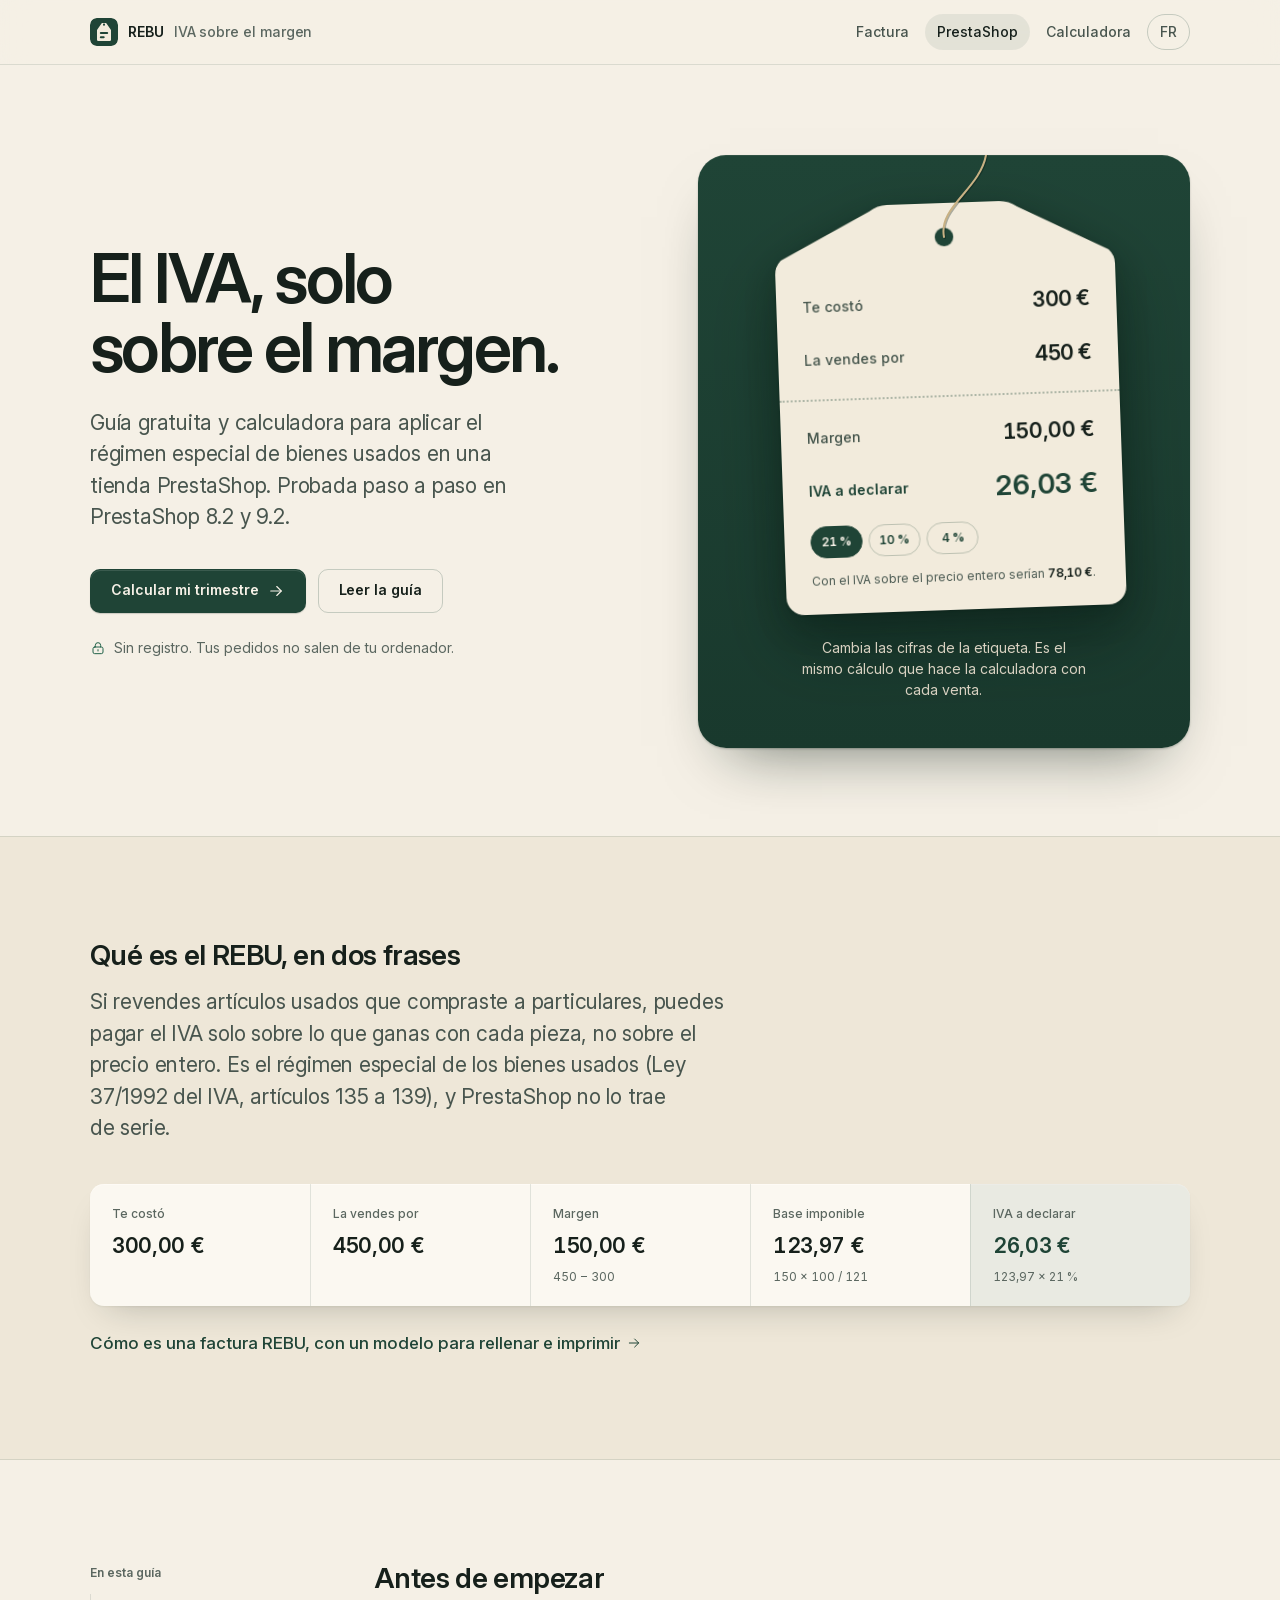
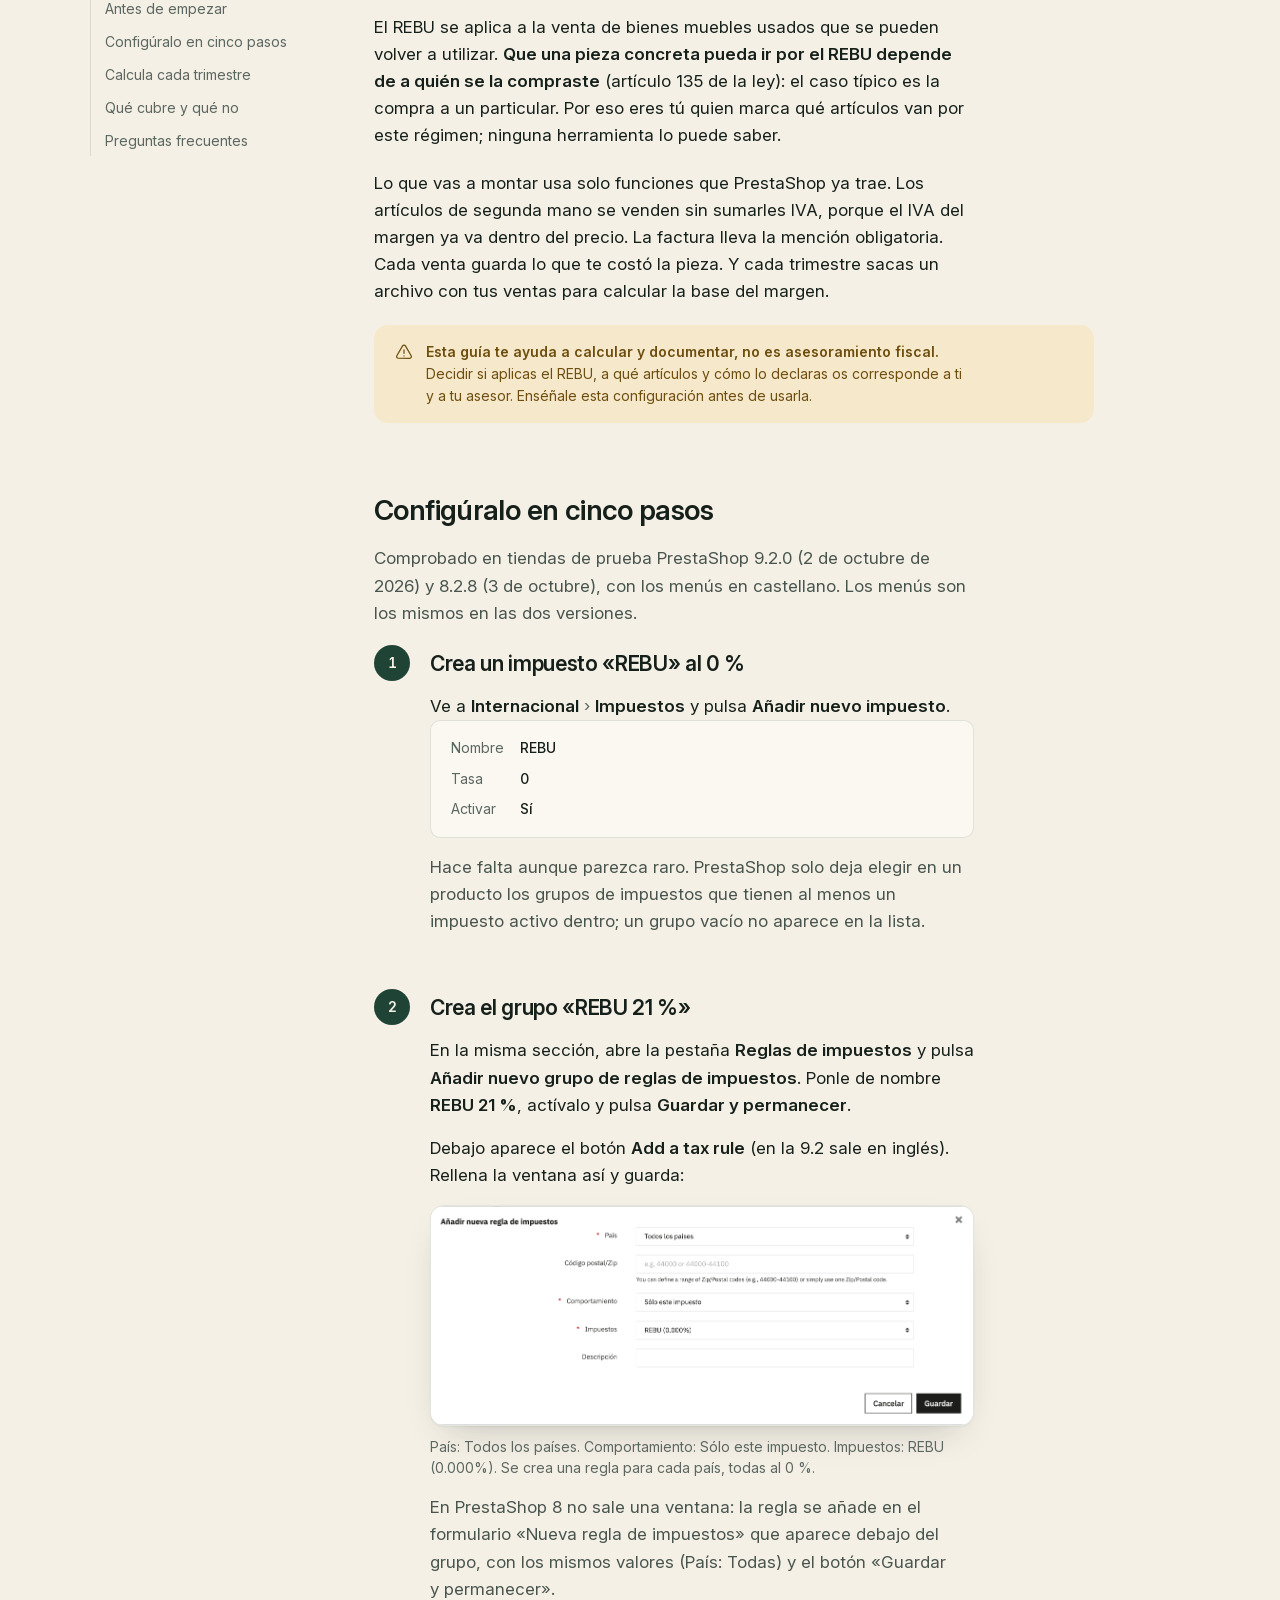
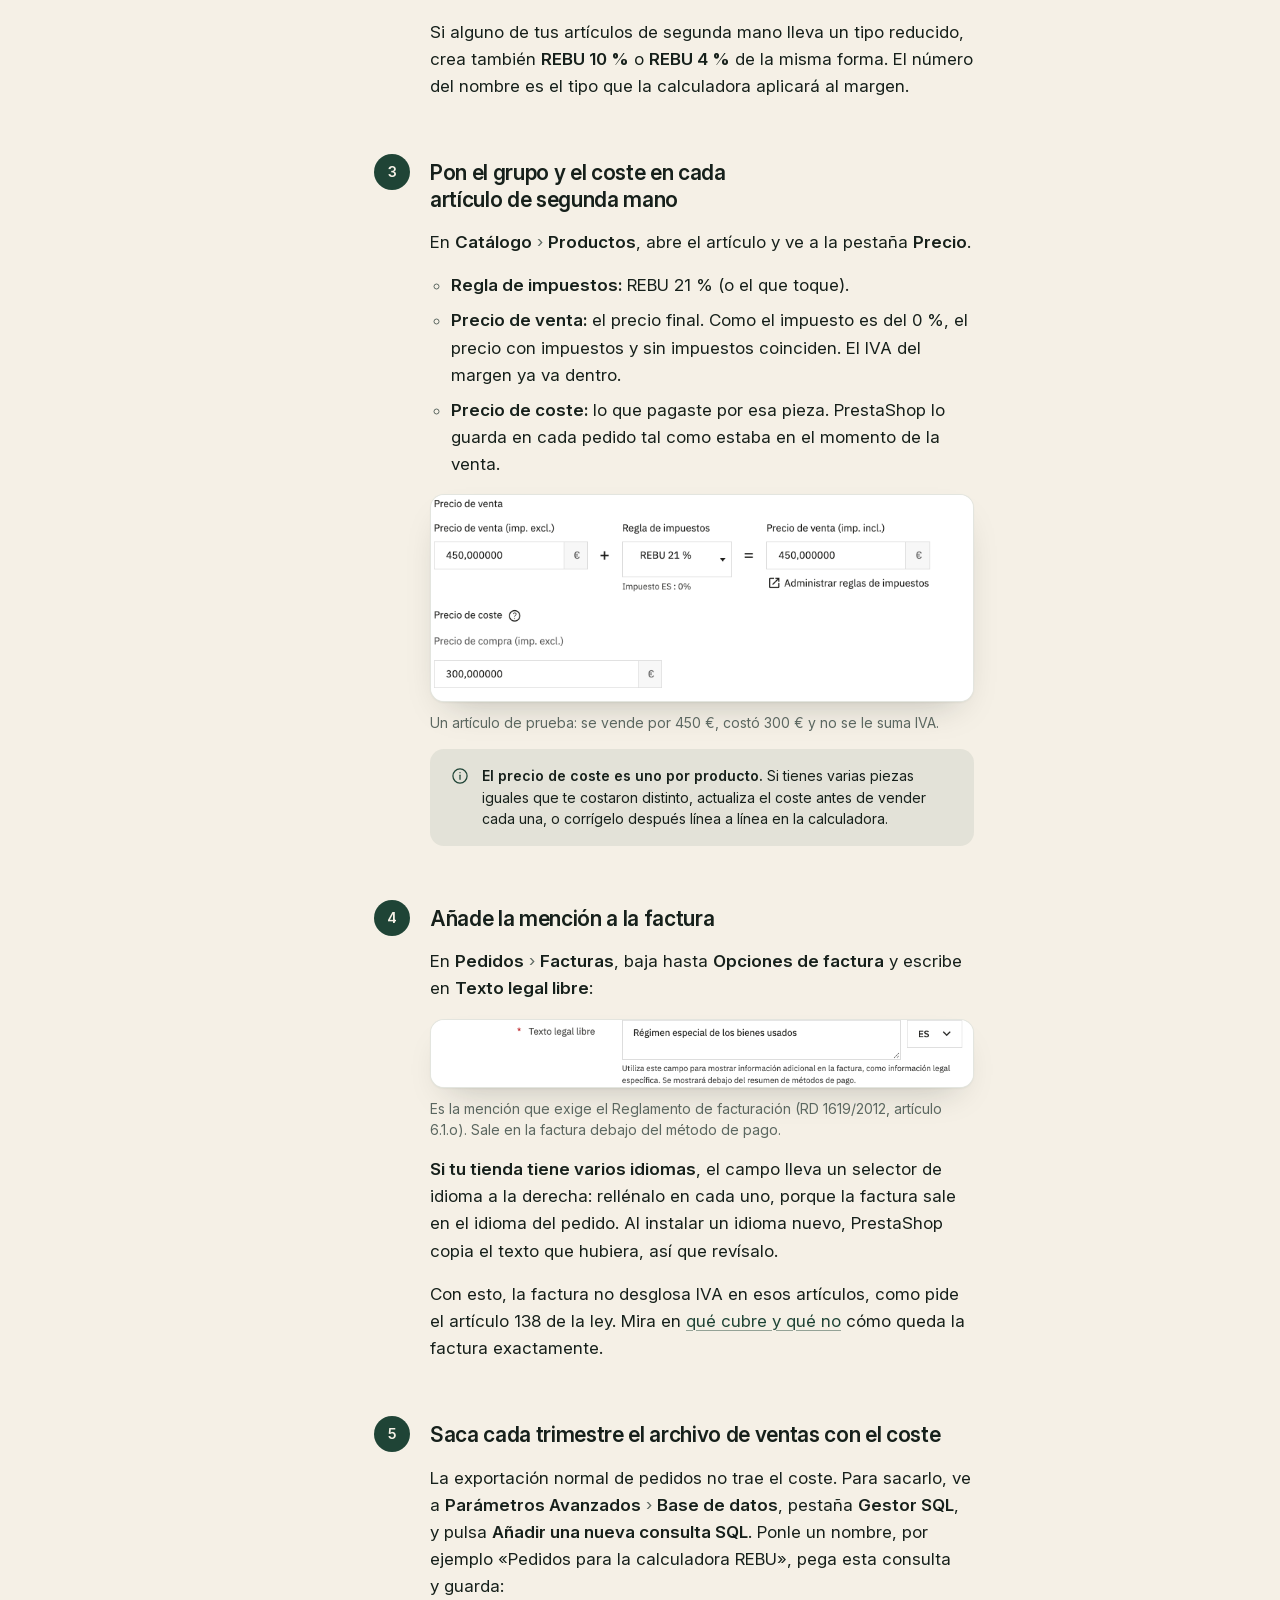
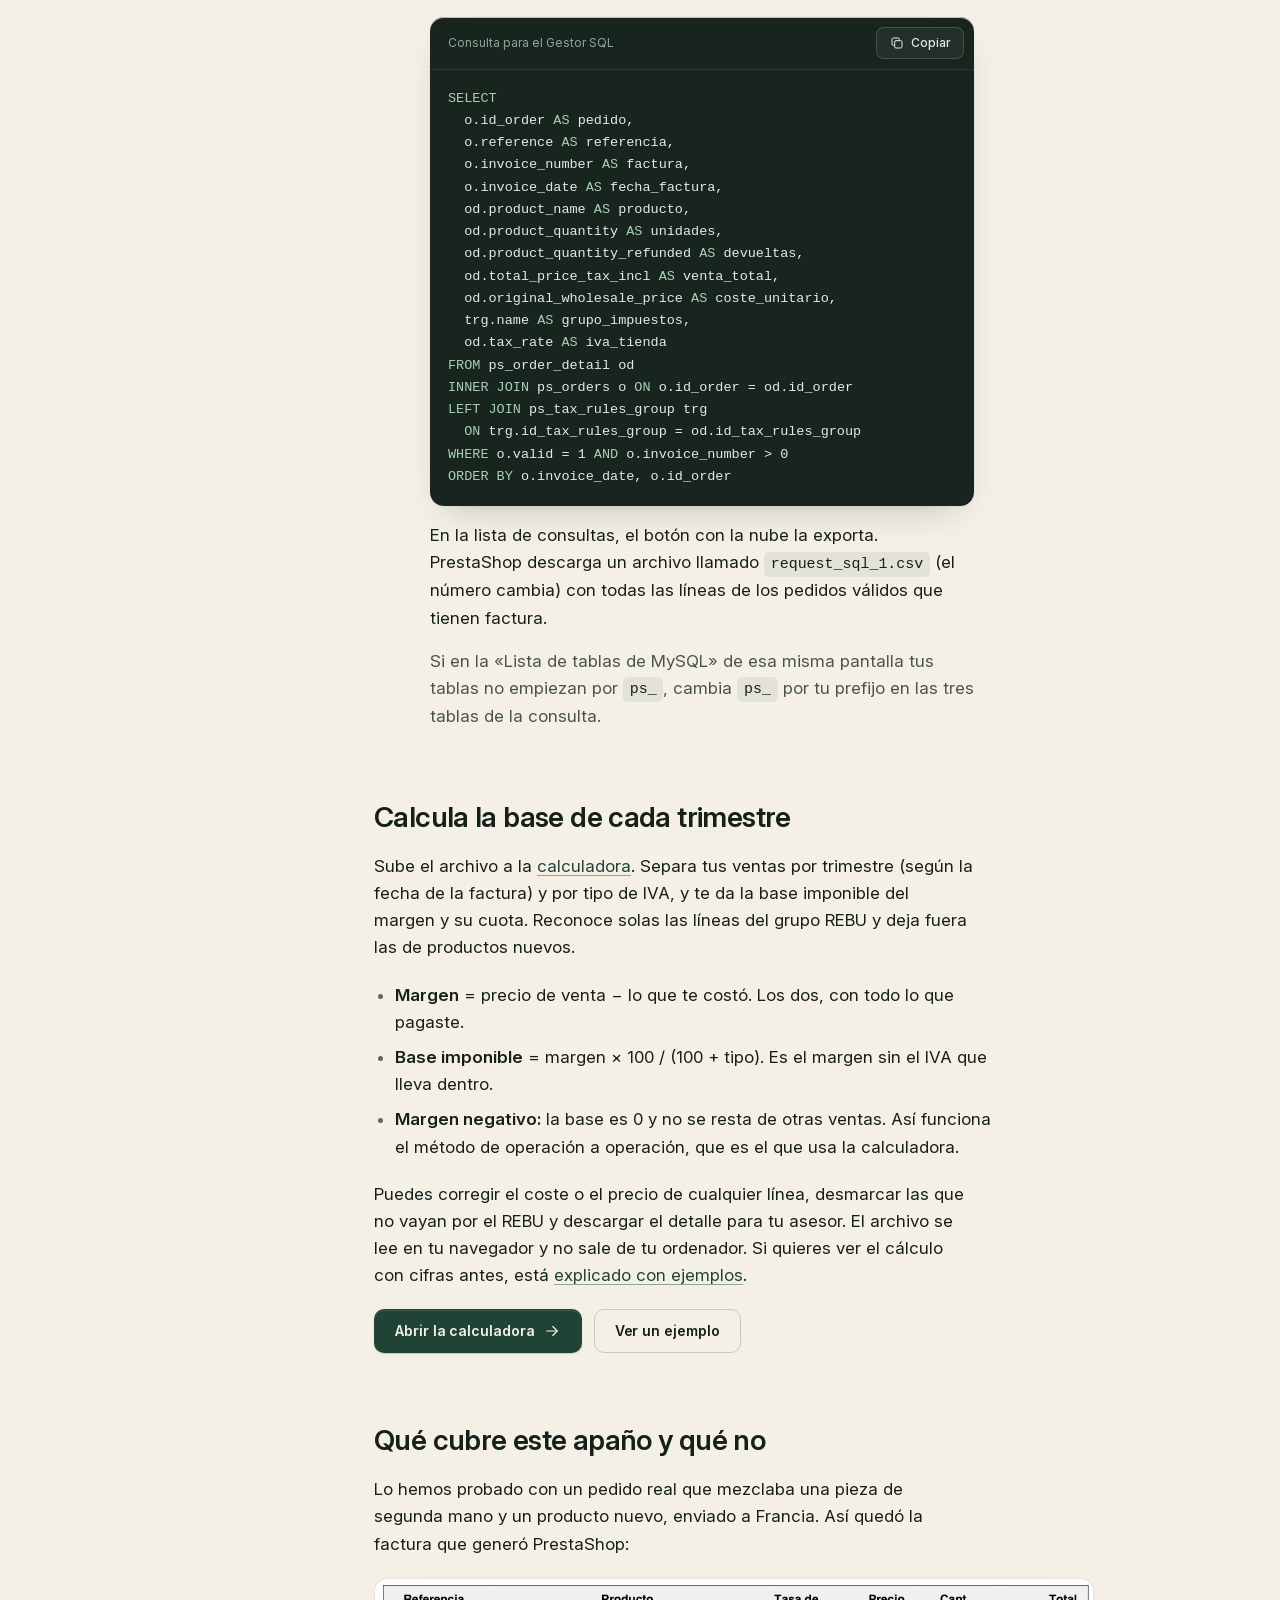
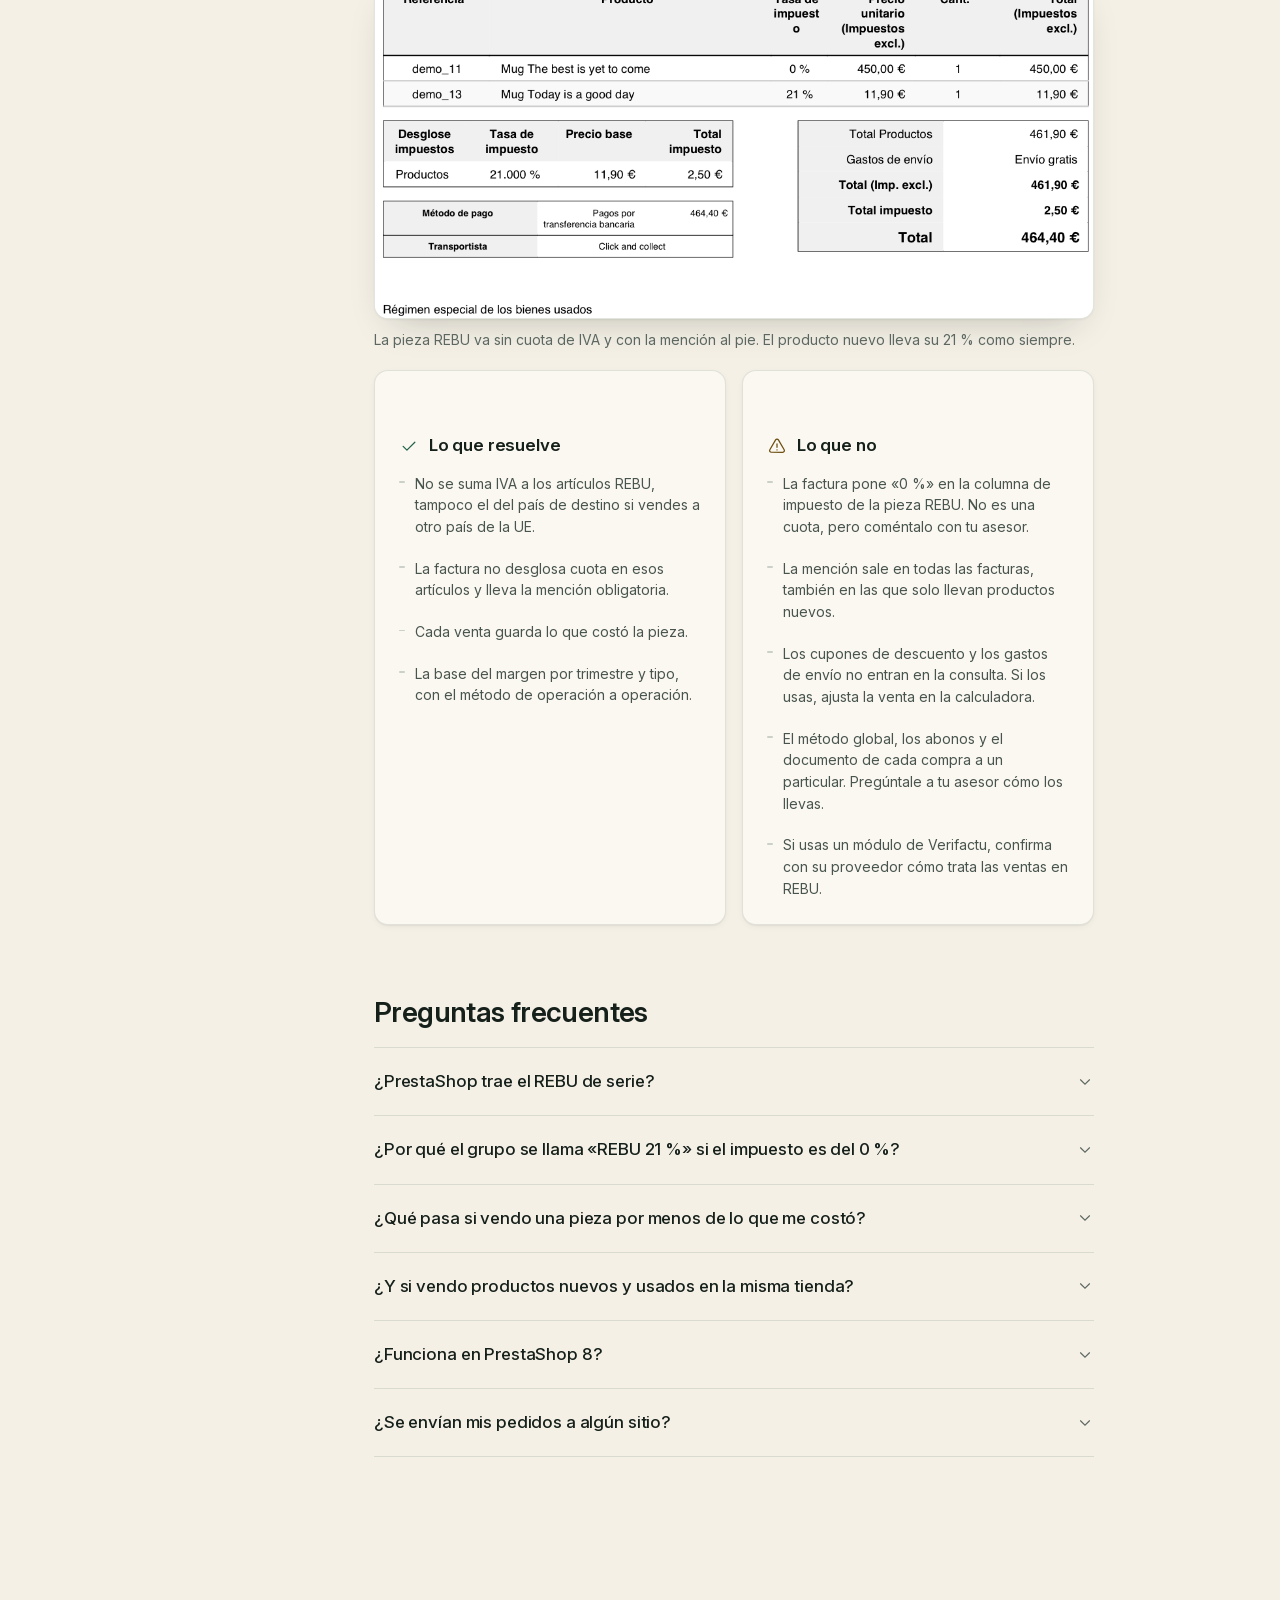
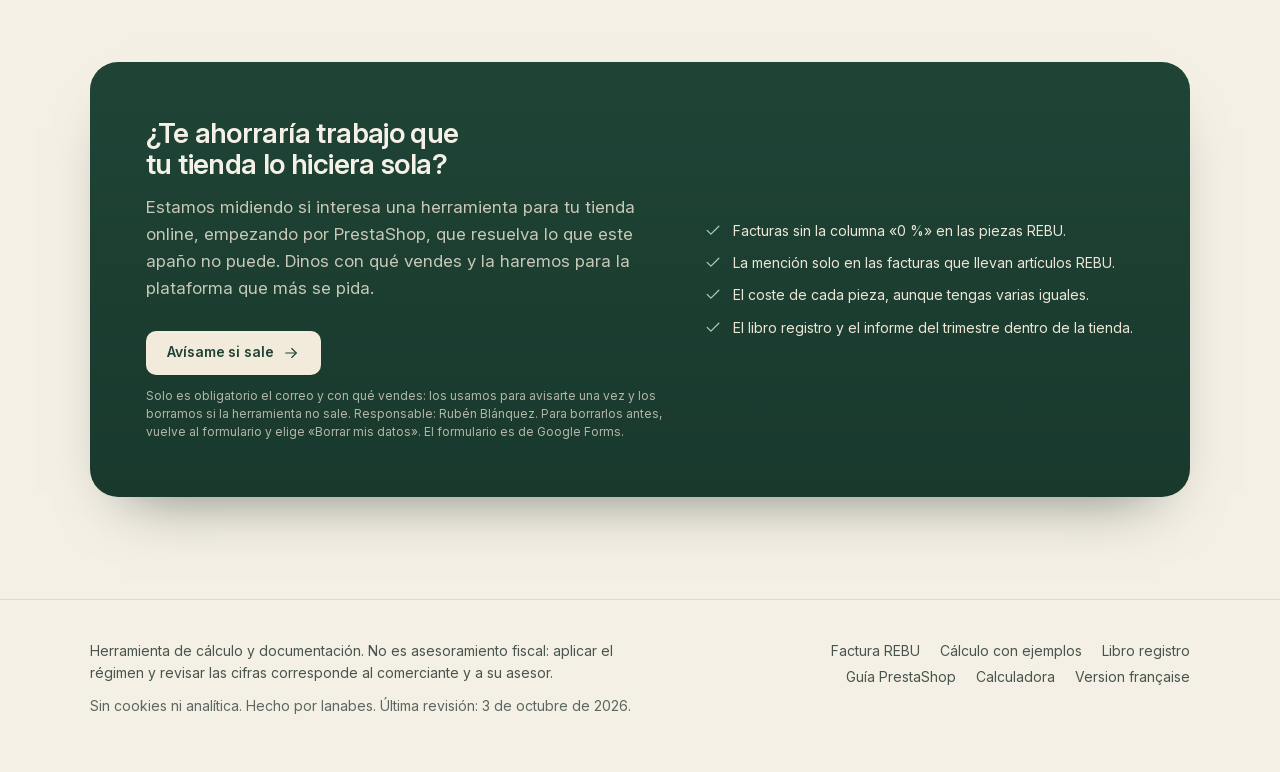
==== commit 6e7d3340: "Tres páginas nuevas: IVA del REBU con ejemplos, calcul de la TVA sur marge y libro registro con plan" ====
--- a/index.html
+++ b/index.html
@@ -240,7 +240,7 @@
         <li><strong>Base imponible</strong> = margen × 100 / (100 + tipo). Es el margen sin el IVA que lleva dentro.</li>
         <li><strong>Margen negativo:</strong> la base es 0 y no se resta de otras ventas. Así funciona el método de operación a operación, que es el que usa la calculadora.</li>
       </ul>
-      <p>Puedes corregir el coste o el precio de cualquier línea, desmarcar las que no vayan por el REBU y descargar el detalle para tu asesor. El archivo se lee en tu navegador y no sale de tu ordenador.</p>
+      <p>Puedes corregir el coste o el precio de cualquier línea, desmarcar las que no vayan por el REBU y descargar el detalle para tu asesor. El archivo se lee en tu navegador y no sale de tu ordenador. Si quieres ver el cálculo con cifras antes, está <a href="iva-rebu-ejemplo/">explicado con ejemplos</a>.</p>
       <p class="ctas-inline"><a class="btn" href="calculadora/">Abrir la calculadora <svg class="i" aria-hidden="true"><use href="assets/icons.svg#arrow-right"/></svg></a> <a class="btn btn-ghost" href="calculadora/#ejemplo">Ver un ejemplo</a></p>
 
       <h2 id="alcance">Qué cubre este apaño y qué no</h2>
@@ -309,7 +309,7 @@
         <h2 id="modulo-t">¿Te ahorraría trabajo que tu tienda lo hiciera sola?</h2>
         <p>Estamos midiendo si interesa una herramienta para tu tienda online, empezando por PrestaShop, que resuelva lo que este apaño no puede. Dinos con qué vendes y la haremos para la plataforma que más se pida.</p>
         <a class="btn" id="waitlist-link" href="#" rel="noopener">Avísame si sale <svg class="i" aria-hidden="true"><use href="assets/icons.svg#arrow-right"/></svg></a>
-        <small>Solo es obligatorio el correo y con qué vendes: los usamos para avisarte una vez y los borramos si la herramienta no sale. El formulario es de Google Forms.</small>
+        <small>Solo es obligatorio el correo y con qué vendes: los usamos para avisarte una vez y los borramos si la herramienta no sale. Responsable: Rubén Blánquez. Para borrarlos antes, vuelve al formulario y elige «Borrar mis datos». El formulario es de Google Forms.</small>
       </div>
       <ul>
         <li><svg class="i" aria-hidden="true"><use href="assets/icons.svg#check"/></svg>Facturas sin la columna «0 %» en las piezas REBU.</li>
@@ -327,10 +327,12 @@
   <div class="wrap">
     <div>
       <p class="disclaimer">Herramienta de cálculo y documentación. No es asesoramiento fiscal: aplicar el régimen y revisar las cifras corresponde al comerciante y a su asesor.</p>
-      <p>Sin cookies ni analítica. Hecho por lanabes. Última revisión: 2 de octubre de 2026.</p>
+      <p>Sin cookies ni analítica. Hecho por lanabes. Última revisión: 3 de octubre de 2026.</p>
     </div>
     <nav aria-label="Pie">
       <a href="./factura-rebu/">Factura REBU</a>
+      <a href="./iva-rebu-ejemplo/">Cálculo con ejemplos</a>
+      <a href="./libro-registro-rebu/">Libro registro</a>
       <a href="#guia">Guía PrestaShop</a>
       <a href="./calculadora/">Calculadora</a>
       <a href="fr/" hreflang="fr" lang="fr">Version française</a>
--- a/assets/site.css
+++ b/assets/site.css
@@ -869,6 +869,157 @@
   .sheet-signs { gap: 20px; }
 }
 
+/* ---------- the calculation, step by step (example pages) ----------
+   Controls on the page surface; the result is a paper receipt, cream in both themes
+   like the price tag, so the numbers always read as "the ticket for this piece". */
+
+/* no card around it: the controls sit on the page and the receipt is the only object */
+.walk {
+  display: grid; grid-template-columns: minmax(0, .92fr) minmax(0, 1.08fr); gap: clamp(28px, 5vw, 64px);
+  padding-block: 8px clamp(8px, 2vw, 16px); align-items: start;
+}
+.walk-in { display: grid; grid-template-columns: minmax(0, 1fr); gap: 20px; align-content: start; min-width: 0; }
+.walk-in h2 { font-size: var(--fs-lg); letter-spacing: -.015em; }
+.walk-in > p { margin-top: -12px; color: var(--text-2); font-size: var(--fs-sm); }
+.walk-field { display: grid; gap: 8px; font-size: var(--fs-sm); }
+.walk-field > label, .walk-field > span { font-weight: 500; color: var(--text); }
+.money {
+  display: flex; align-items: center; gap: 6px; min-height: 52px; padding: 0 16px;
+  border-radius: var(--r); border: 1px solid var(--line-2); background: var(--surface-2);
+  transition: border-color 120ms ease, box-shadow 120ms ease;
+}
+.money:hover { border-color: color-mix(in srgb, var(--accent) 45%, var(--line-2)); }
+.money:focus-within { border-color: var(--accent); box-shadow: 0 0 0 3px color-mix(in srgb, var(--accent) 22%, transparent); }
+.money:has(input[aria-invalid="true"]) { border-color: var(--danger-ink); }
+.money input {
+  flex: 1; min-width: 0; width: 100%; border: 0; background: transparent; padding: 0; color: var(--text);
+  font: inherit; font-size: var(--fs-lg); font-weight: 600; letter-spacing: -.015em; font-variant-numeric: tabular-nums;
+}
+.money input:focus { outline: none; }
+.money span { font-size: var(--fs-lg); font-weight: 600; color: var(--text-3); }
+.chips { display: flex; flex-wrap: wrap; gap: 8px; }
+.chips button {
+  min-height: 34px; padding: 0 14px; border-radius: 999px; border: 1px solid var(--line-2); background: transparent;
+  color: var(--text-2); font: inherit; font-size: var(--fs-xs); font-weight: 500; cursor: pointer;
+  transition: background-color 120ms ease, color 120ms ease, border-color 120ms ease, transform 160ms var(--ease-out);
+}
+.chips button:hover { background: var(--accent-soft); color: var(--text); }
+.chips button:active { transform: scale(.97); transition: transform 60ms var(--ease-out); }
+.chips button[aria-pressed="true"] { background: var(--accent); border-color: var(--accent); color: var(--accent-fg); }
+.walk-err { display: flex; gap: 8px; align-items: center; color: var(--danger-ink); font-size: var(--fs-sm); font-weight: 500; }
+.walk-err .i { width: 18px; height: 18px; }
+
+.walk-out {
+  --ink: #17201B; --ink-2: #4E5A53; --ink-3: #66726B; --rule: rgba(23, 32, 27, .16);
+  position: relative; align-self: start; min-width: 0;
+  padding: 8px 28px 28px; border-radius: 16px;
+  background: #FBF6EA; color: var(--ink);
+  box-shadow: 0 1px 2px rgba(22, 32, 27, .10), 0 18px 36px -22px rgba(22, 32, 27, .45), 0 0 0 1px rgba(22, 32, 27, .06);
+  font-variant-numeric: tabular-nums;
+}
+.walk-out h3 { padding: 18px 0 6px; font-size: 11px; font-weight: 600; color: var(--ink-3); letter-spacing: .08em; text-transform: uppercase; }
+.walk-steps { list-style: none; margin: 0; padding: 0; }
+.walk-steps li {
+  display: grid; grid-template-columns: 28px minmax(0, 1fr) auto; gap: 4px 14px; align-items: center;
+  padding: 16px 0; border-top: 1.5px dotted var(--rule);
+}
+.walk-steps li:first-child { border-top: 0; }
+.walk-steps .n {
+  width: 28px; height: 28px; border-radius: 50%; display: grid; place-items: center;
+  background: rgba(31, 68, 54, .09); color: #1F4436; font-size: var(--fs-xs); font-weight: 600;
+}
+.walk-steps b { display: block; font-weight: 600; font-size: var(--fs-sm); color: var(--ink); letter-spacing: -.005em; }
+.walk-steps .f { display: block; margin-top: 2px; font-size: var(--fs-xs); color: var(--ink-3); overflow-wrap: anywhere; }
+.walk-steps output { font-size: var(--fs-lg); font-weight: 600; letter-spacing: -.015em; color: var(--ink); text-align: right; white-space: nowrap; }
+.walk-steps .total { position: relative; margin-top: 14px; padding-top: 22px; border-top: 2px dotted rgba(31, 68, 54, .32); }
+/* the tear line of a ticket: two notches in the page colour */
+.walk-steps .total::before, .walk-steps .total::after {
+  content: ""; position: absolute; top: -9px; width: 16px; height: 16px; border-radius: 50%; background: var(--bg);
+}
+.walk-steps .total::before { left: -36px; }
+.walk-steps .total::after { right: -36px; }
+.walk-steps .total .n { background: #1F4436; color: #F6F1E7; }
+.walk-steps .total b { color: #1F4436; }
+.walk-steps .total output { font-size: var(--fs-xl); letter-spacing: -.025em; color: #1F4436; }
+.walk.is-negative .walk-steps li:first-child output { color: #8E2C1C; }
+.walk.is-invalid .walk-out { opacity: .55; }
+.walk-neg { margin-top: 2px; font-size: var(--fs-xs); color: #6E4E0F; background: #F6E9CB; padding: 10px 12px; border-radius: 10px; line-height: 1.5; }
+@media (prefers-reduced-motion: no-preference) {
+  .walk-steps.tick output { animation: settle 320ms var(--ease-out); }
+}
+@keyframes settle { from { opacity: .3; transform: translateY(3px); } to { opacity: 1; transform: none; } }
+
+.walk-compare { display: grid; gap: 14px; margin-top: 22px; padding-top: 20px; border-top: 1px solid var(--rule); }
+.walk-bar { display: grid; grid-template-columns: minmax(0, 1fr) auto; gap: 6px 12px; align-items: baseline; font-size: var(--fs-xs); color: var(--ink-2); }
+.walk-bar b { font-size: var(--fs-sm); font-weight: 600; color: var(--ink); white-space: nowrap; }
+.walk-bar i { grid-column: 1 / -1; position: relative; display: block; height: 8px; border-radius: 999px; background: rgba(31, 68, 54, .08); overflow: hidden; }
+/* the fill slides in from the left (transform only, no layout work) */
+.walk-bar i::after {
+  content: ""; position: absolute; inset: 0; border-radius: inherit; background: #B8A47E;
+  transform: translateX(calc(var(--w, 0%) - 100%));
+  transition: transform 520ms var(--ease-expo);
+}
+.walk-bar.rebu i::after { background: #1F4436; }
+.walk-bar.rebu b { color: #1F4436; }
+
+@media (max-width: 860px) {
+  .walk { grid-template-columns: minmax(0, 1fr); }
+}
+@media (max-width: 420px) {
+  .walk-out { padding-inline: 20px; }
+  .walk-steps .total::before { left: -28px; }
+  .walk-steps .total::after { right: -28px; }
+  /* narrow phones: the figure drops under its label instead of squeezing it */
+  .walk-steps li { grid-template-columns: 24px minmax(0, 1fr); gap: 2px 12px; align-items: start; }
+  .walk-steps .n { width: 24px; height: 24px; margin-top: 1px; }
+  .walk-steps output { grid-column: 2; text-align: left; font-size: var(--fs-lg); }
+  .walk-steps .total output { font-size: var(--fs-xl); }
+}
+
+/* a small trimester laid out as the 303 would group it */
+.quarter { display: grid; grid-template-columns: repeat(2, minmax(0, 1fr)); gap: 12px; margin-top: 16px; }
+.quarter > div { padding: 18px 20px; border-radius: var(--r-lg); background: var(--surface); border: 1px solid var(--line); }
+.quarter dt { font-size: var(--fs-xs); color: var(--text-3); font-weight: 500; }
+.quarter dd { margin: 6px 0 0; display: flex; flex-wrap: wrap; gap: 4px 16px; font-variant-numeric: tabular-nums; font-size: var(--fs-sm); color: var(--text-2); }
+.quarter dd strong { color: var(--text); font-size: var(--fs-lg); letter-spacing: -.015em; }
+@media (max-width: 560px) { .quarter { grid-template-columns: minmax(0, 1fr); } }
+
+/* ---------- libro registro: the template, previewed as a spreadsheet ---------- */
+
+.download {
+  display: grid; grid-template-columns: auto minmax(0, 1fr) auto; gap: 16px 20px; align-items: center;
+  padding: 20px 24px; border-radius: var(--r-xl); background: var(--surface); border: 1px solid var(--line); box-shadow: var(--shadow-md);
+}
+.download .file-icon {
+  width: 52px; height: 60px; border-radius: 8px; display: grid; place-items: end center; padding-bottom: 8px; align-self: start;
+  background: linear-gradient(180deg, #23634A, #1F4436); color: #F2EBDC; font-size: 11px; font-weight: 600; letter-spacing: .04em;
+  box-shadow: inset 0 1px 0 rgba(255, 255, 255, .14), 0 6px 14px -8px rgba(8, 26, 19, .6);
+  clip-path: polygon(0 0, 72% 0, 100% 22%, 100% 100%, 0 100%);
+}
+.download h2 { font-size: var(--fs-base); letter-spacing: -.01em; }
+.download p { margin-top: 4px; font-size: var(--fs-sm); color: var(--text-2); }
+.download .row { display: flex; flex-wrap: wrap; gap: 8px; justify-content: flex-end; }
+@media (max-width: 720px) {
+  .download { grid-template-columns: auto minmax(0, 1fr); }
+  .download .row { grid-column: 1 / -1; justify-content: flex-start; }
+}
+
+.xl { overflow-x: auto; margin-top: 16px; border-radius: var(--r-lg); border: 1px solid var(--line-2); background: var(--surface-2); box-shadow: var(--shadow-sm); }
+.xl table { border-collapse: collapse; font-size: 13px; font-variant-numeric: tabular-nums; min-width: 1180px; }
+.xl th, .xl td { border-right: 1px solid var(--line); border-bottom: 1px solid var(--line); padding: 7px 10px; white-space: nowrap; text-align: left; }
+.xl thead th { background: var(--bg-sunk); color: var(--text-3); font-weight: 500; font-size: 11px; text-align: center; padding-block: 4px; }
+.xl tbody th { background: var(--bg-sunk); color: var(--text-3); font-weight: 500; font-size: 11px; text-align: center; width: 36px; padding-inline: 6px; position: sticky; left: 0; }
+.xl .hdr td { font-weight: 600; color: var(--text); background: var(--accent-soft); }
+.xl .ex td { color: var(--text-2); }
+.xl .ex td.k { color: var(--warn-ink); font-weight: 500; }
+.xl td.r { text-align: right; }
+.xl td.fx { color: var(--accent); background: color-mix(in srgb, var(--accent) 7%, var(--surface-2)); }
+.xl .blank td { height: 33px; }
+.xl-legend { display: flex; flex-wrap: wrap; gap: 6px 20px; margin-top: 12px; font-size: var(--fs-xs); color: var(--text-3); }
+.xl-legend span { display: inline-flex; align-items: center; gap: 6px; }
+.xl-legend i { width: 10px; height: 10px; border-radius: 3px; background: var(--accent-soft); border: 1px solid var(--line-2); }
+.xl-legend i.fx { background: color-mix(in srgb, var(--accent) 22%, var(--surface-2)); border-color: color-mix(in srgb, var(--accent) 45%, transparent); }
+
 [hidden] { display: none !important; }
 
 @media (prefers-reduced-motion: reduce) {
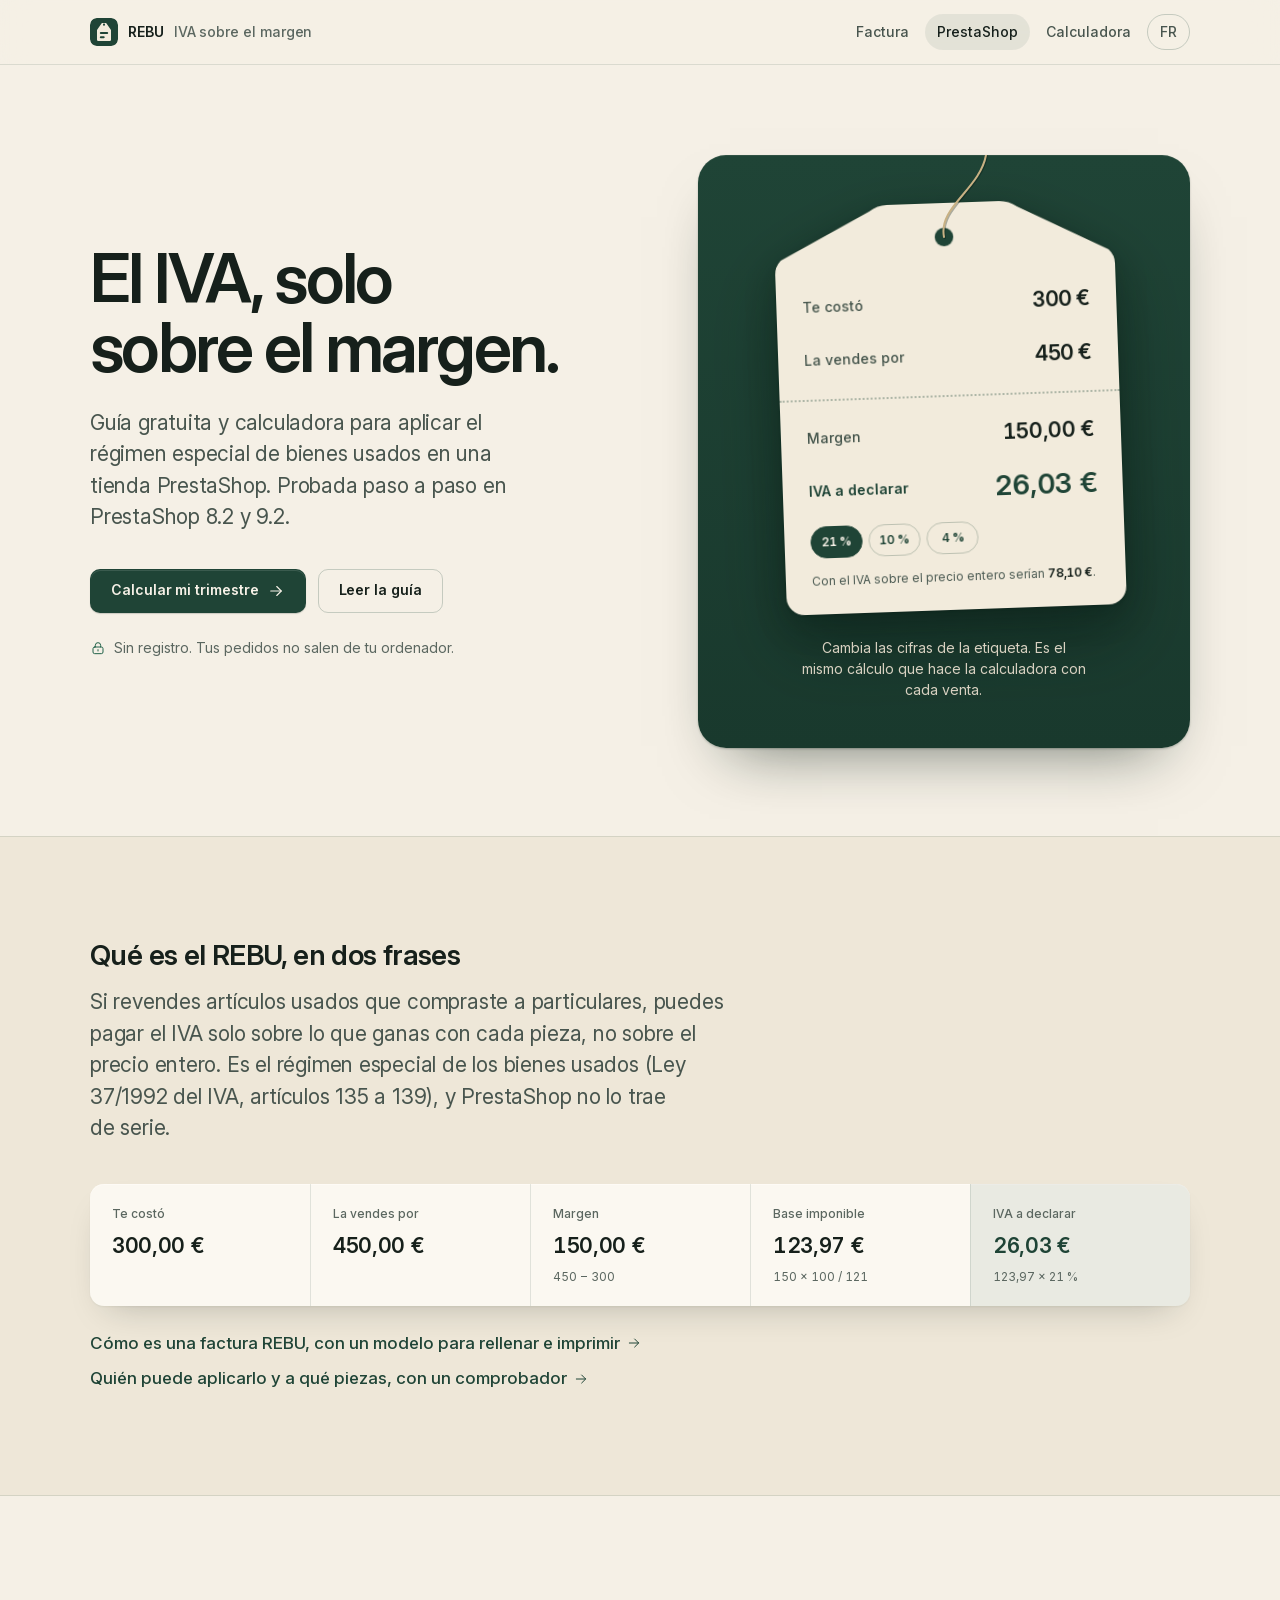
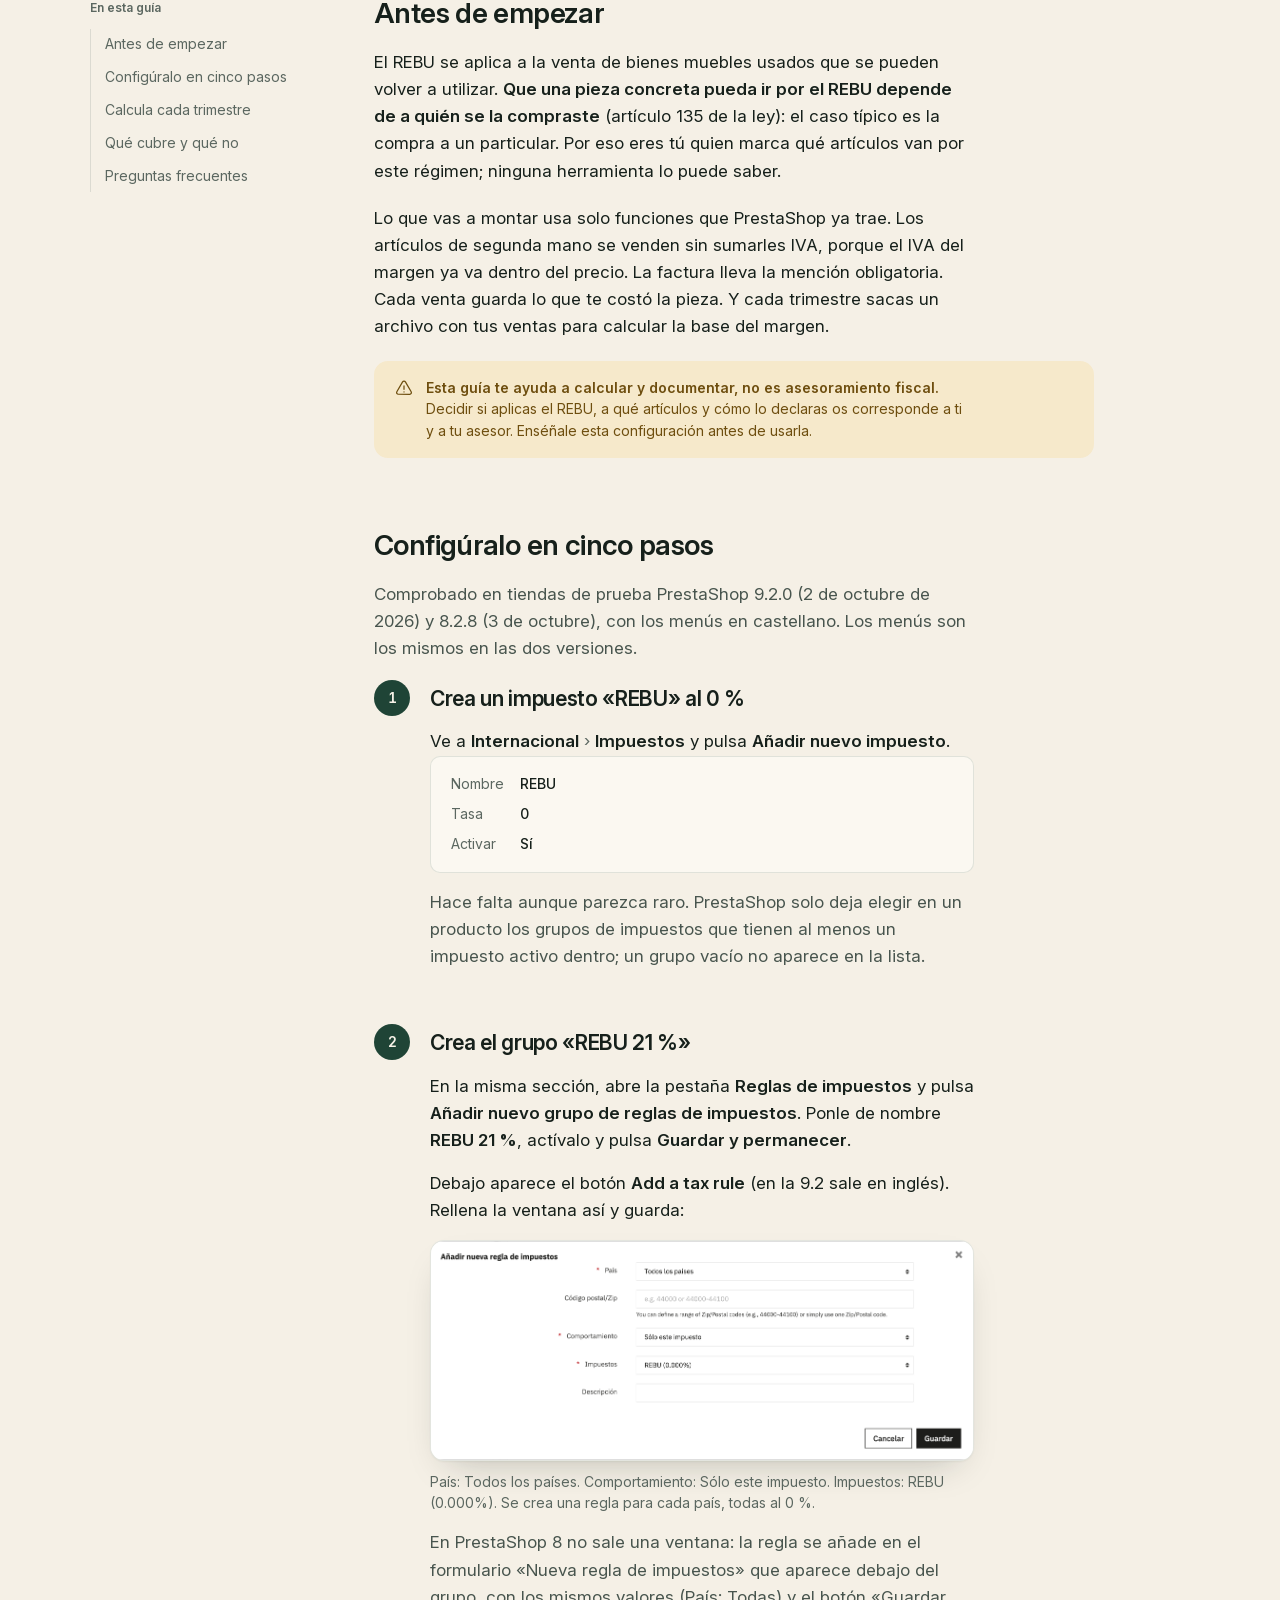
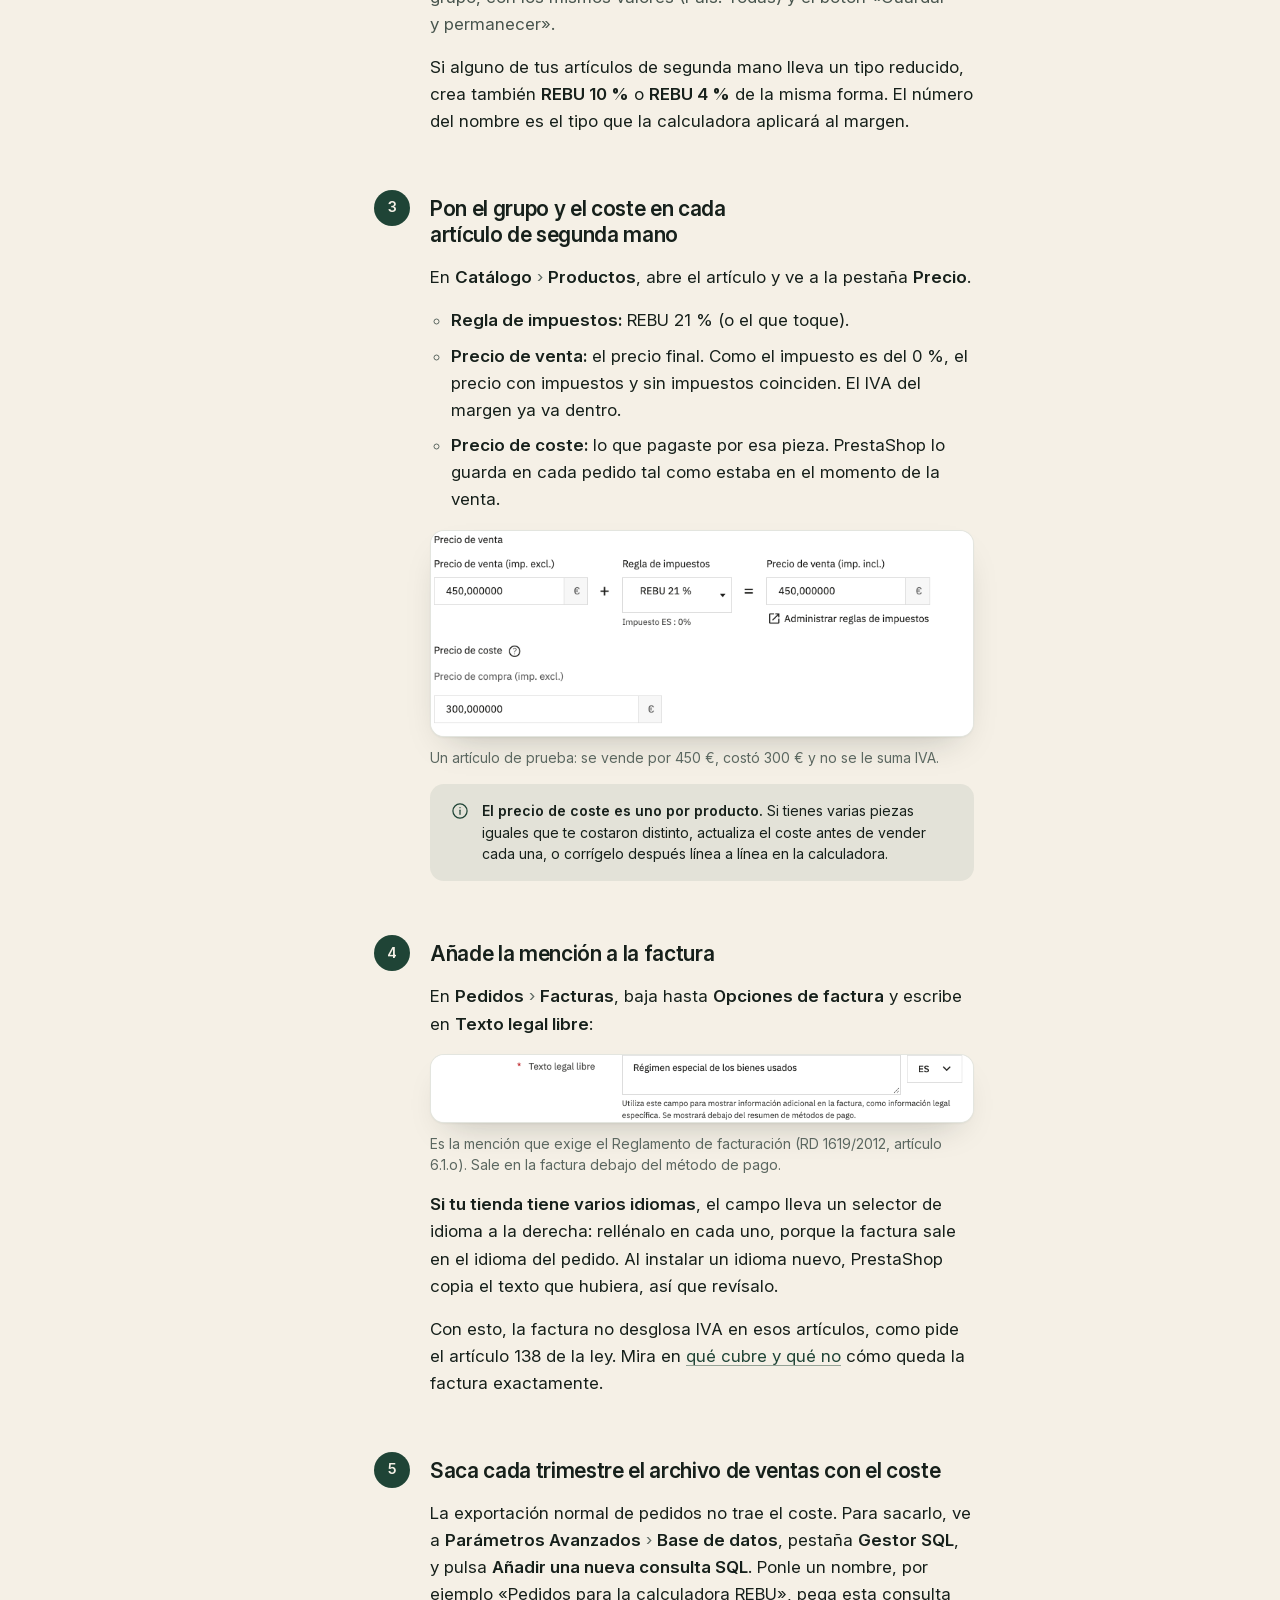
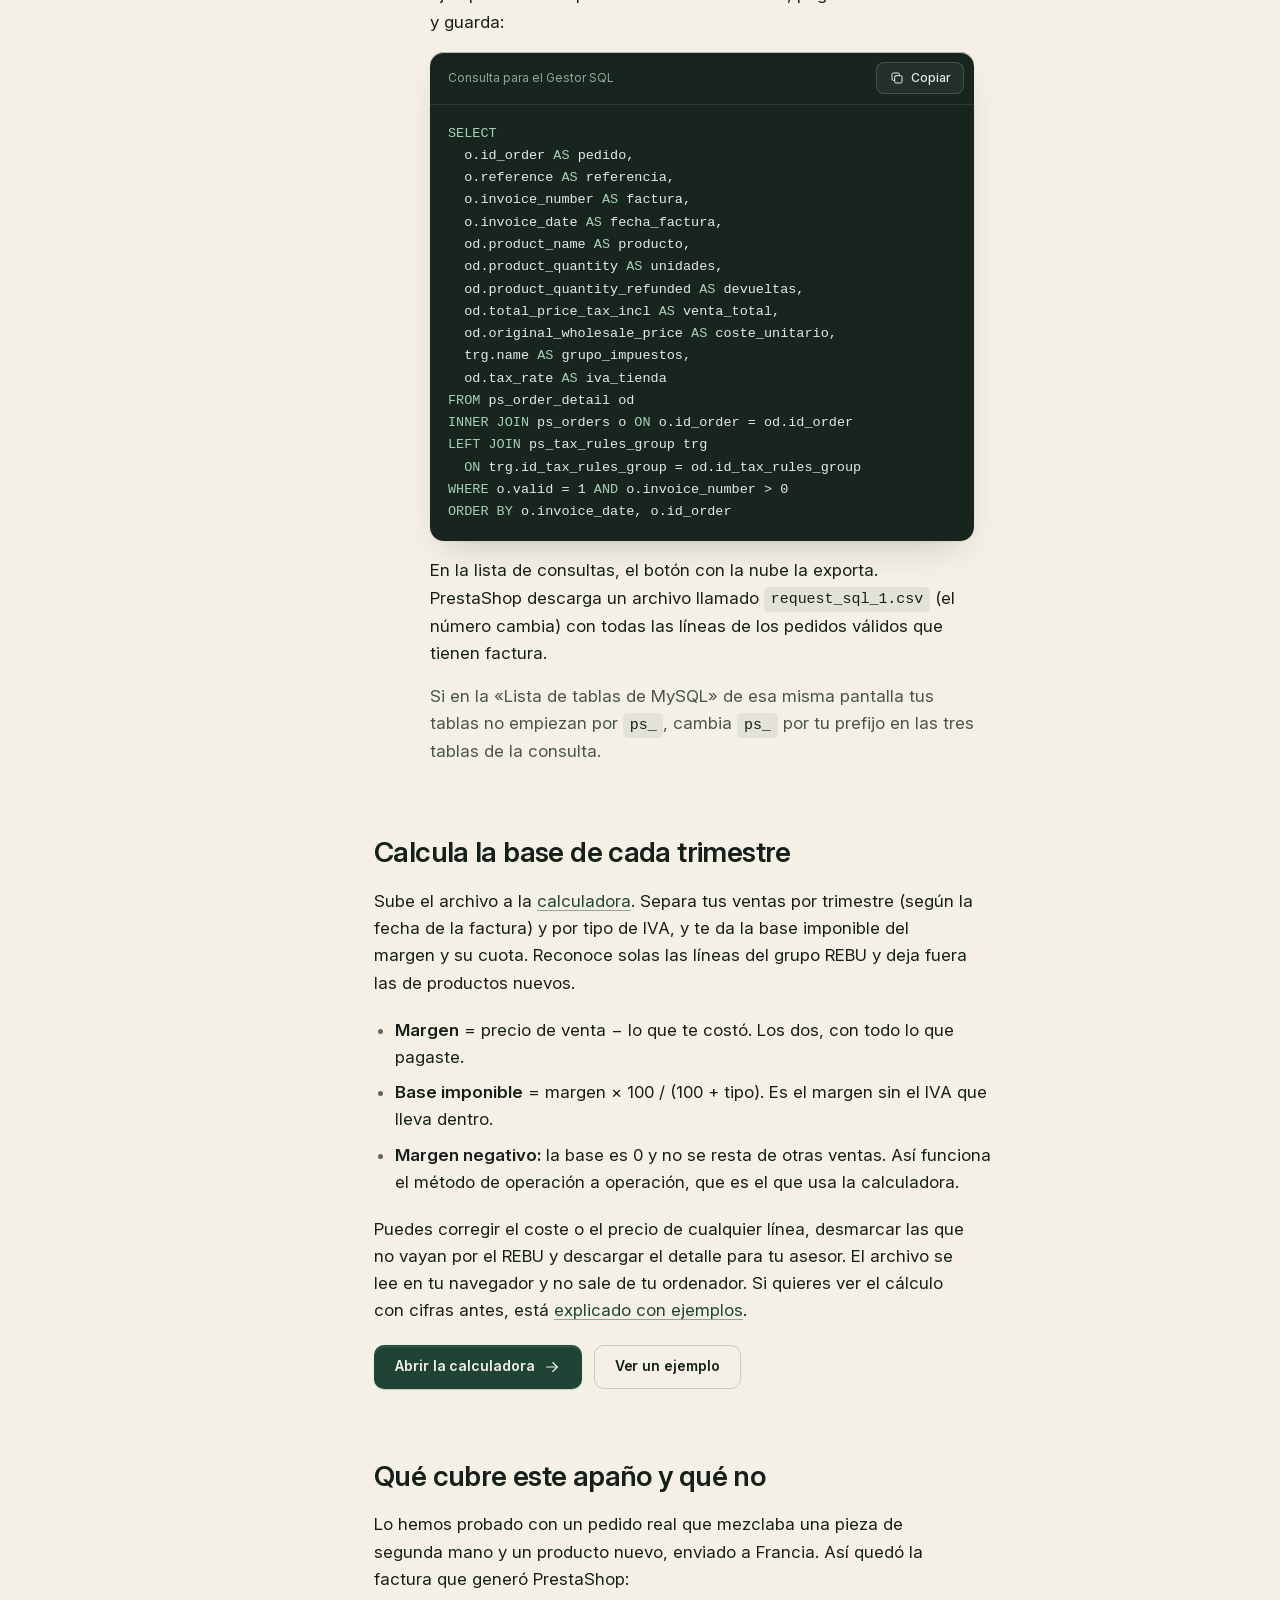
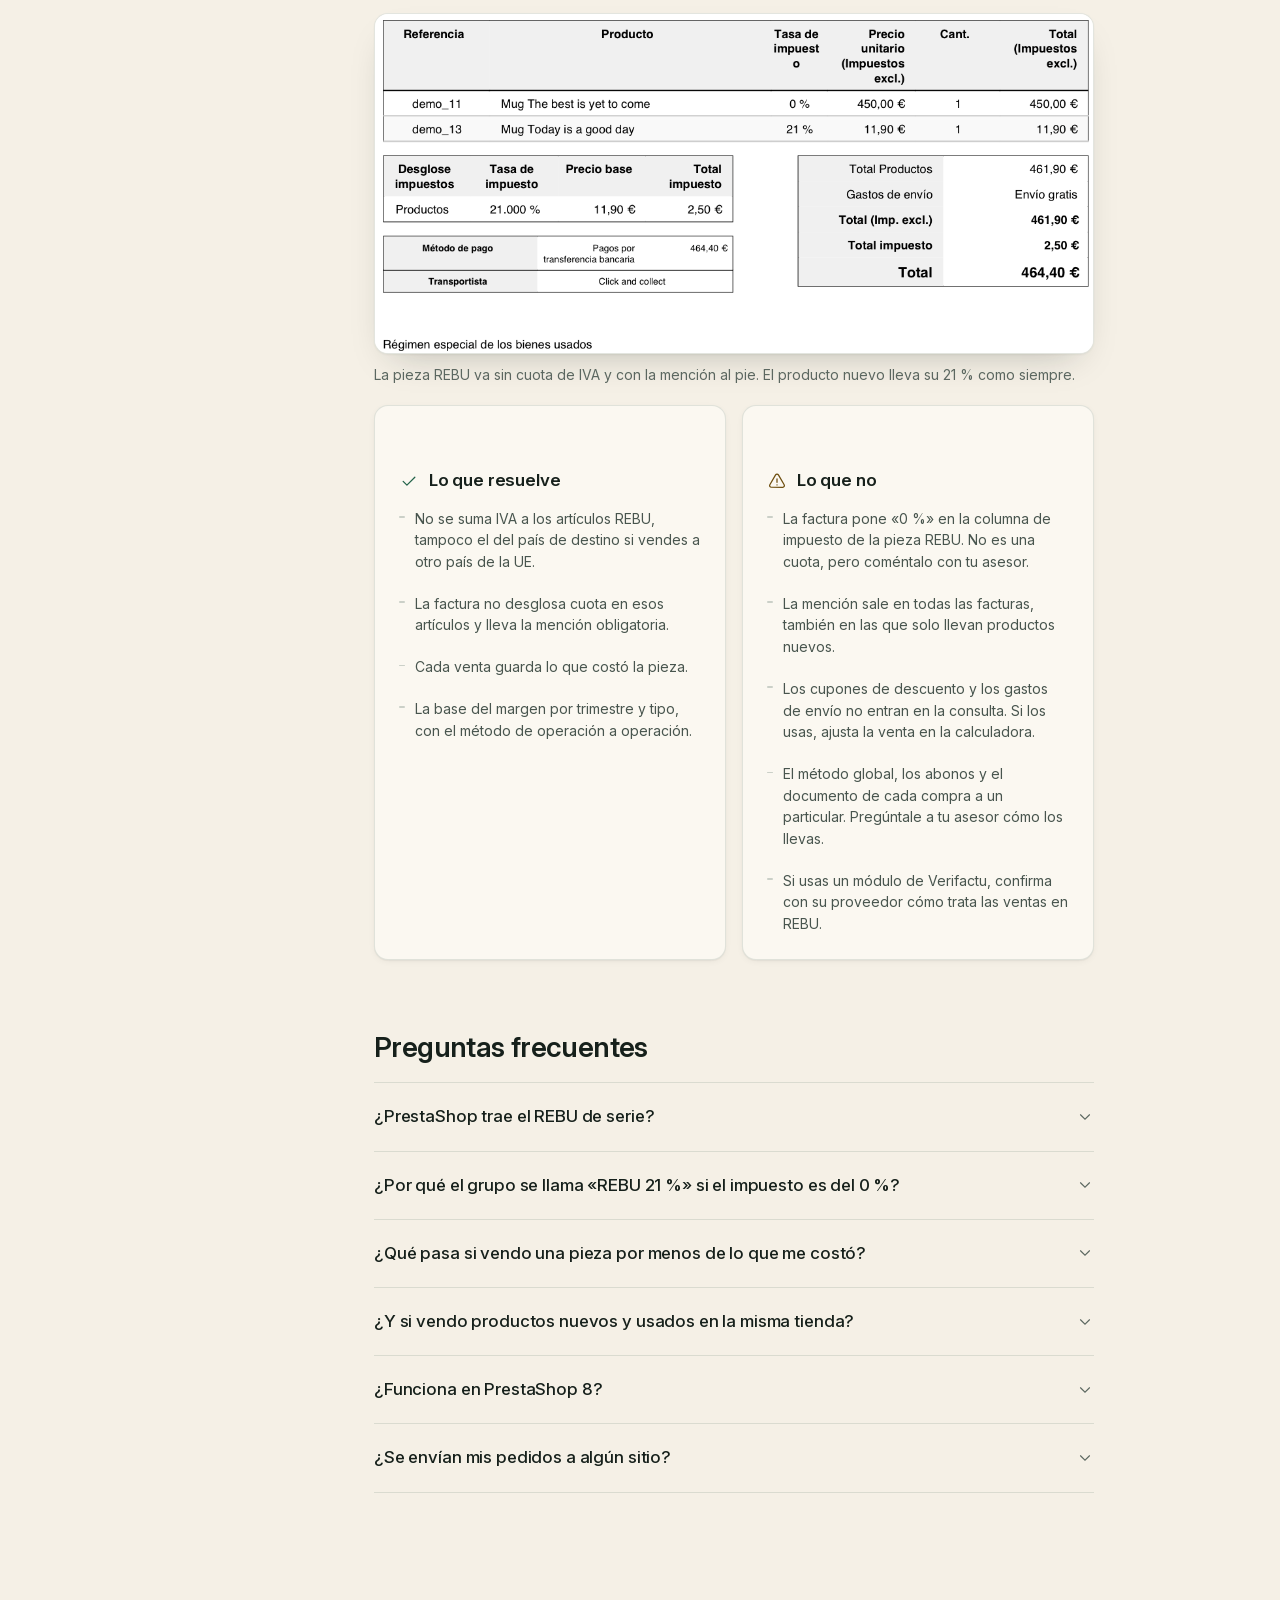
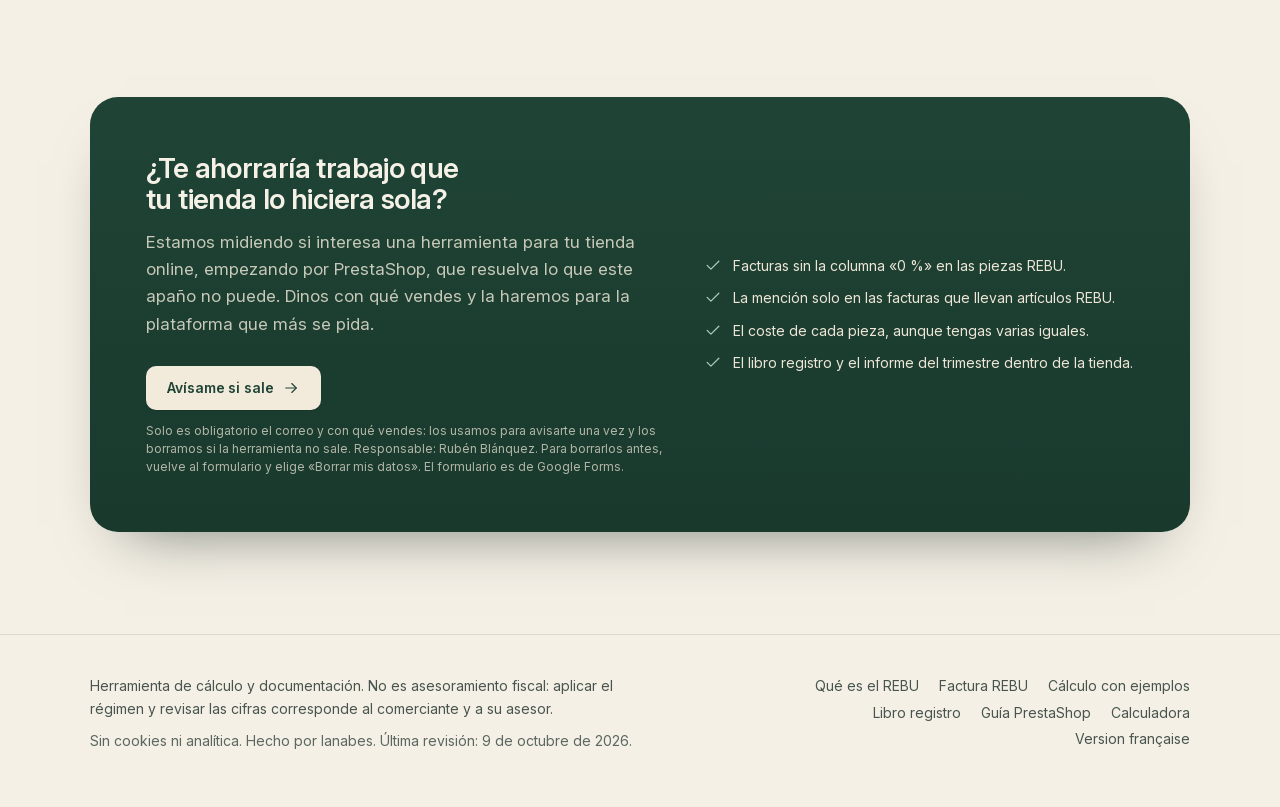
==== commit 0cef759b: "Dos páginas nuevas: qué es el REBU y TVA sur marge (définition, conditions), con comprobador de piez" ====
--- a/index.html
+++ b/index.html
@@ -123,6 +123,7 @@
       <div class="hl"><dt>IVA a declarar</dt><dd>26,03 €<span class="op">123,97 × 21 %</span></dd></div>
     </dl>
     <p class="section-link"><a href="factura-rebu/">Cómo es una factura REBU, con un modelo para rellenar e imprimir <svg class="i i-sm" aria-hidden="true"><use href="assets/icons.svg#arrow-right"/></svg></a></p>
+    <p class="section-link" style="margin-top:8px"><a href="regimen-bienes-usados/">Quién puede aplicarlo y a qué piezas, con un comprobador <svg class="i i-sm" aria-hidden="true"><use href="assets/icons.svg#arrow-right"/></svg></a></p>
   </div>
 </section>
 
@@ -327,9 +328,10 @@
   <div class="wrap">
     <div>
       <p class="disclaimer">Herramienta de cálculo y documentación. No es asesoramiento fiscal: aplicar el régimen y revisar las cifras corresponde al comerciante y a su asesor.</p>
-      <p>Sin cookies ni analítica. Hecho por lanabes. Última revisión: 3 de octubre de 2026.</p>
+      <p>Sin cookies ni analítica. Hecho por lanabes. Última revisión: 9 de octubre de 2026.</p>
     </div>
     <nav aria-label="Pie">
+      <a href="./regimen-bienes-usados/">Qué es el REBU</a>
       <a href="./factura-rebu/">Factura REBU</a>
       <a href="./iva-rebu-ejemplo/">Cálculo con ejemplos</a>
       <a href="./libro-registro-rebu/">Libro registro</a>
--- a/assets/site.css
+++ b/assets/site.css
@@ -1020,6 +1020,62 @@
 .xl-legend i { width: 10px; height: 10px; border-radius: 3px; background: var(--accent-soft); border: 1px solid var(--line-2); }
 .xl-legend i.fx { background: color-mix(in srgb, var(--accent) 22%, var(--surface-2)); border-color: color-mix(in srgb, var(--accent) 45%, transparent); }
 
+/* ---------- «¿puede ir esta pieza por el REBU?» ----------
+   Two plain questions as option rows; the answer sits beside them and takes the
+   colour of its verdict. Native radios, so keyboard and screen readers just work. */
+
+.decide { display: grid; grid-template-columns: minmax(0, 1.1fr) minmax(0, .9fr); gap: clamp(24px, 4vw, 56px); align-items: start; padding-block: 8px; }
+.decide fieldset { border: 0; margin: 0; padding: 0; min-width: 0; }
+.decide fieldset + fieldset { margin-top: 28px; }
+.decide legend { padding: 0; margin-bottom: 12px; font-weight: 600; font-size: var(--fs-base); letter-spacing: -.01em; }
+.decide legend .n {
+  display: inline-grid; place-items: center; width: 24px; height: 24px; margin-right: 10px; border-radius: 50%;
+  background: var(--accent); color: var(--accent-fg); font-size: var(--fs-xs); vertical-align: 1px;
+}
+.opts { display: grid; gap: 8px; }
+.opt {
+  display: grid; grid-template-columns: 20px minmax(0, 1fr); gap: 12px; align-items: start;
+  padding: 14px 16px; border-radius: var(--r-lg); border: 1px solid var(--line-2); background: var(--surface);
+  cursor: pointer; font-size: var(--fs-sm); line-height: 1.45;
+  transition: border-color 120ms ease, background-color 120ms ease, box-shadow 120ms ease;
+}
+.opt:hover { border-color: color-mix(in srgb, var(--accent) 45%, var(--line-2)); }
+.opt input { width: 18px; height: 18px; margin: 1px 0 0; accent-color: var(--accent); cursor: pointer; }
+.opt input:focus-visible { outline: 2px solid var(--ring); outline-offset: 3px; }
+.opt b { display: block; font-weight: 600; color: var(--text); }
+.opt small { display: block; margin-top: 2px; color: var(--text-3); font-size: var(--fs-xs); }
+.opt:has(input:checked) { border-color: var(--accent); background: color-mix(in srgb, var(--accent) 6%, var(--surface)); box-shadow: 0 0 0 1px var(--accent) inset; }
+
+.verdict {
+  position: sticky; top: calc(var(--header-h) + 24px);
+  padding: 24px; border-radius: var(--r-xl); border: 1px solid var(--line); background: var(--surface); box-shadow: var(--shadow-md);
+  transition: background-color 200ms ease, border-color 200ms ease;
+}
+.verdict-head { display: grid; grid-template-columns: 32px minmax(0, 1fr); gap: 12px; align-items: start; }
+.verdict .badge {
+  width: 32px; height: 32px; border-radius: 50%; display: grid; place-items: center; margin-top: -2px;
+  background: var(--bg-sunk); color: var(--text-3);
+}
+.verdict .badge .i { width: 18px; height: 18px; }
+.verdict .badge .i { display: none; }
+.verdict[data-tone="idle"] .b-idle, .verdict[data-tone="yes"] .b-yes, .verdict[data-tone="no"] .b-no, .verdict[data-tone="maybe"] .b-maybe { display: block; }
+.verdict h3 { font-size: var(--fs-lg); letter-spacing: -.015em; line-height: 1.25; }
+.verdict p { margin-top: 10px; font-size: var(--fs-sm); color: var(--text-2); line-height: 1.55; }
+.verdict .extra { padding-top: 12px; border-top: 1px solid var(--line); margin-top: 14px; }
+.verdict .fine { margin-top: 16px; font-size: var(--fs-xs); color: var(--text-3); }
+.verdict[data-tone="yes"] { border-color: color-mix(in srgb, var(--accent) 35%, var(--line)); }
+.verdict[data-tone="yes"] .badge { background: var(--accent); color: var(--accent-fg); }
+.verdict[data-tone="yes"] h3 { color: var(--accent); }
+.verdict[data-tone="no"] .badge { background: var(--danger-bg); color: var(--danger-ink); }
+.verdict[data-tone="maybe"] .badge { background: var(--warn-bg); color: var(--warn-ink); }
+@media (prefers-reduced-motion: no-preference) {
+  .verdict.tick h3, .verdict.tick p { animation: settle 280ms var(--ease-out); }
+}
+@media (max-width: 860px) {
+  .decide { grid-template-columns: minmax(0, 1fr); }
+  .verdict { position: static; }
+}
+
 [hidden] { display: none !important; }
 
 @media (prefers-reduced-motion: reduce) {
